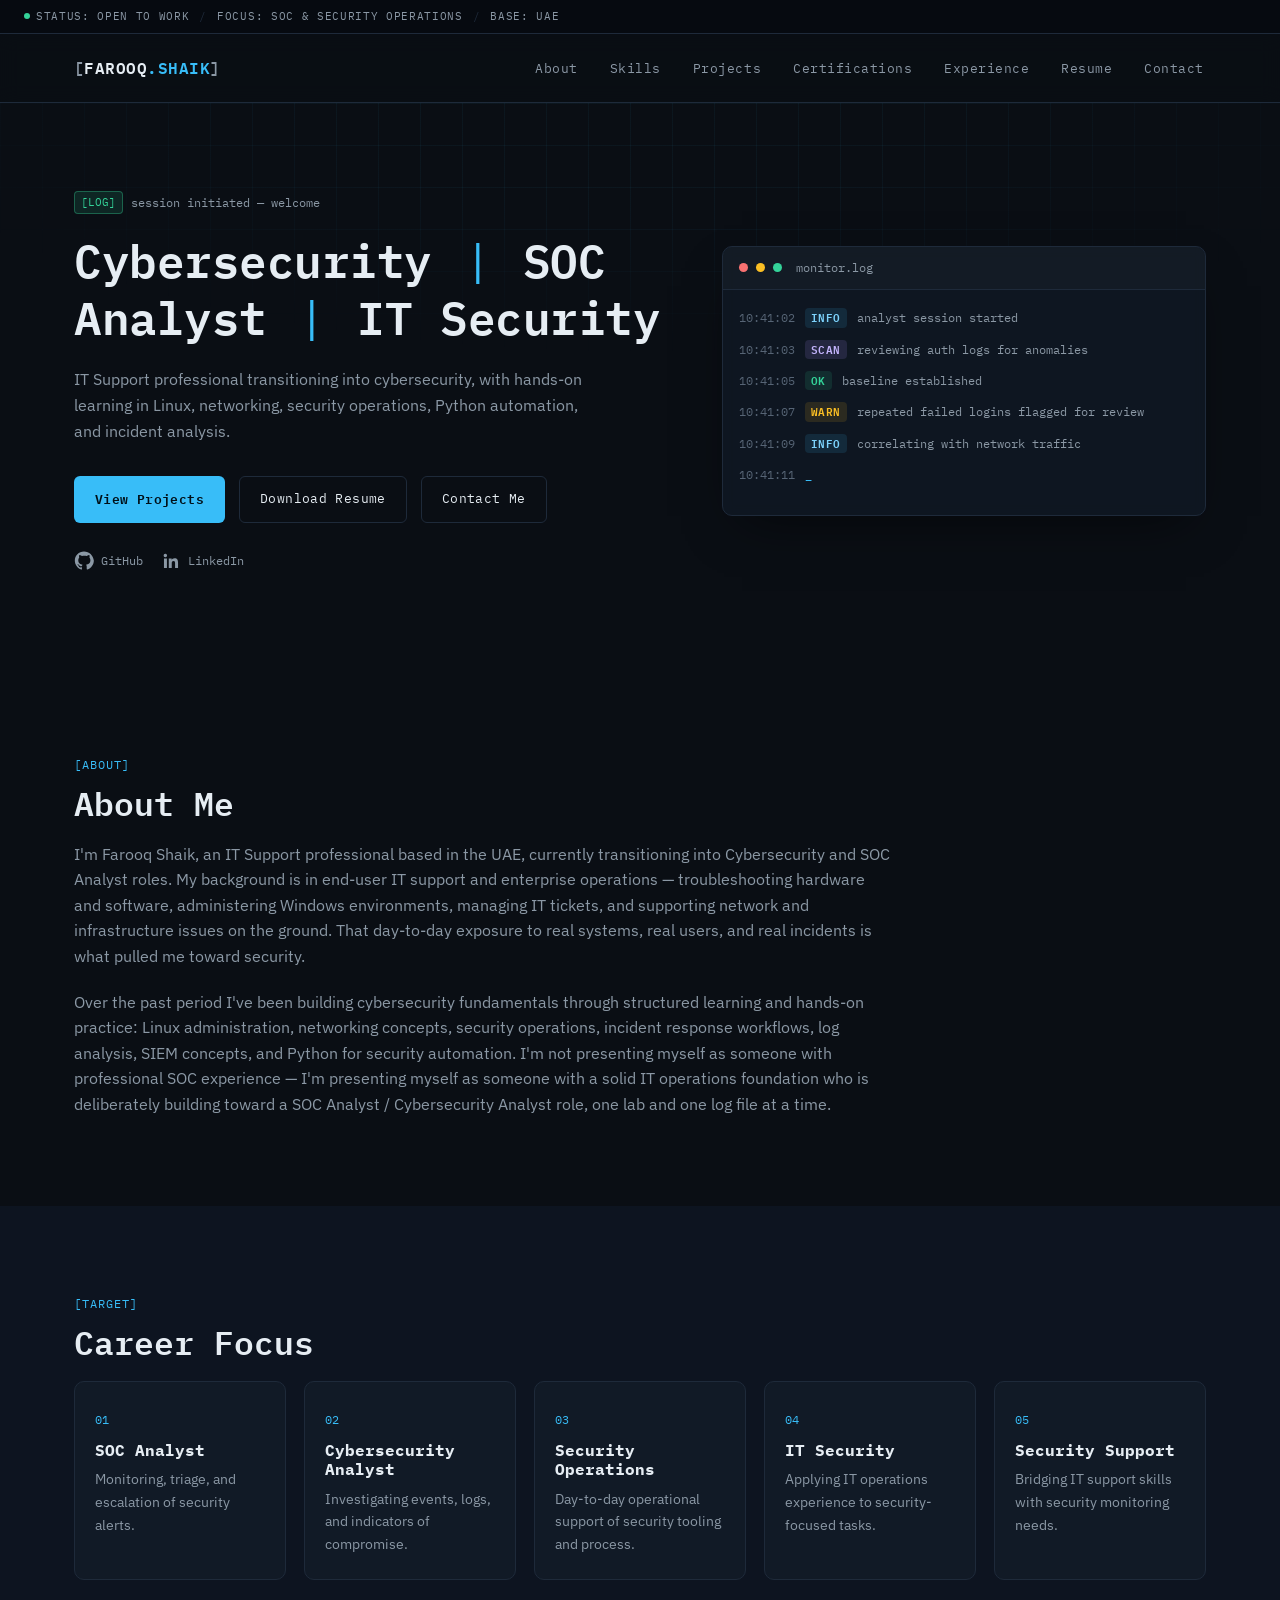
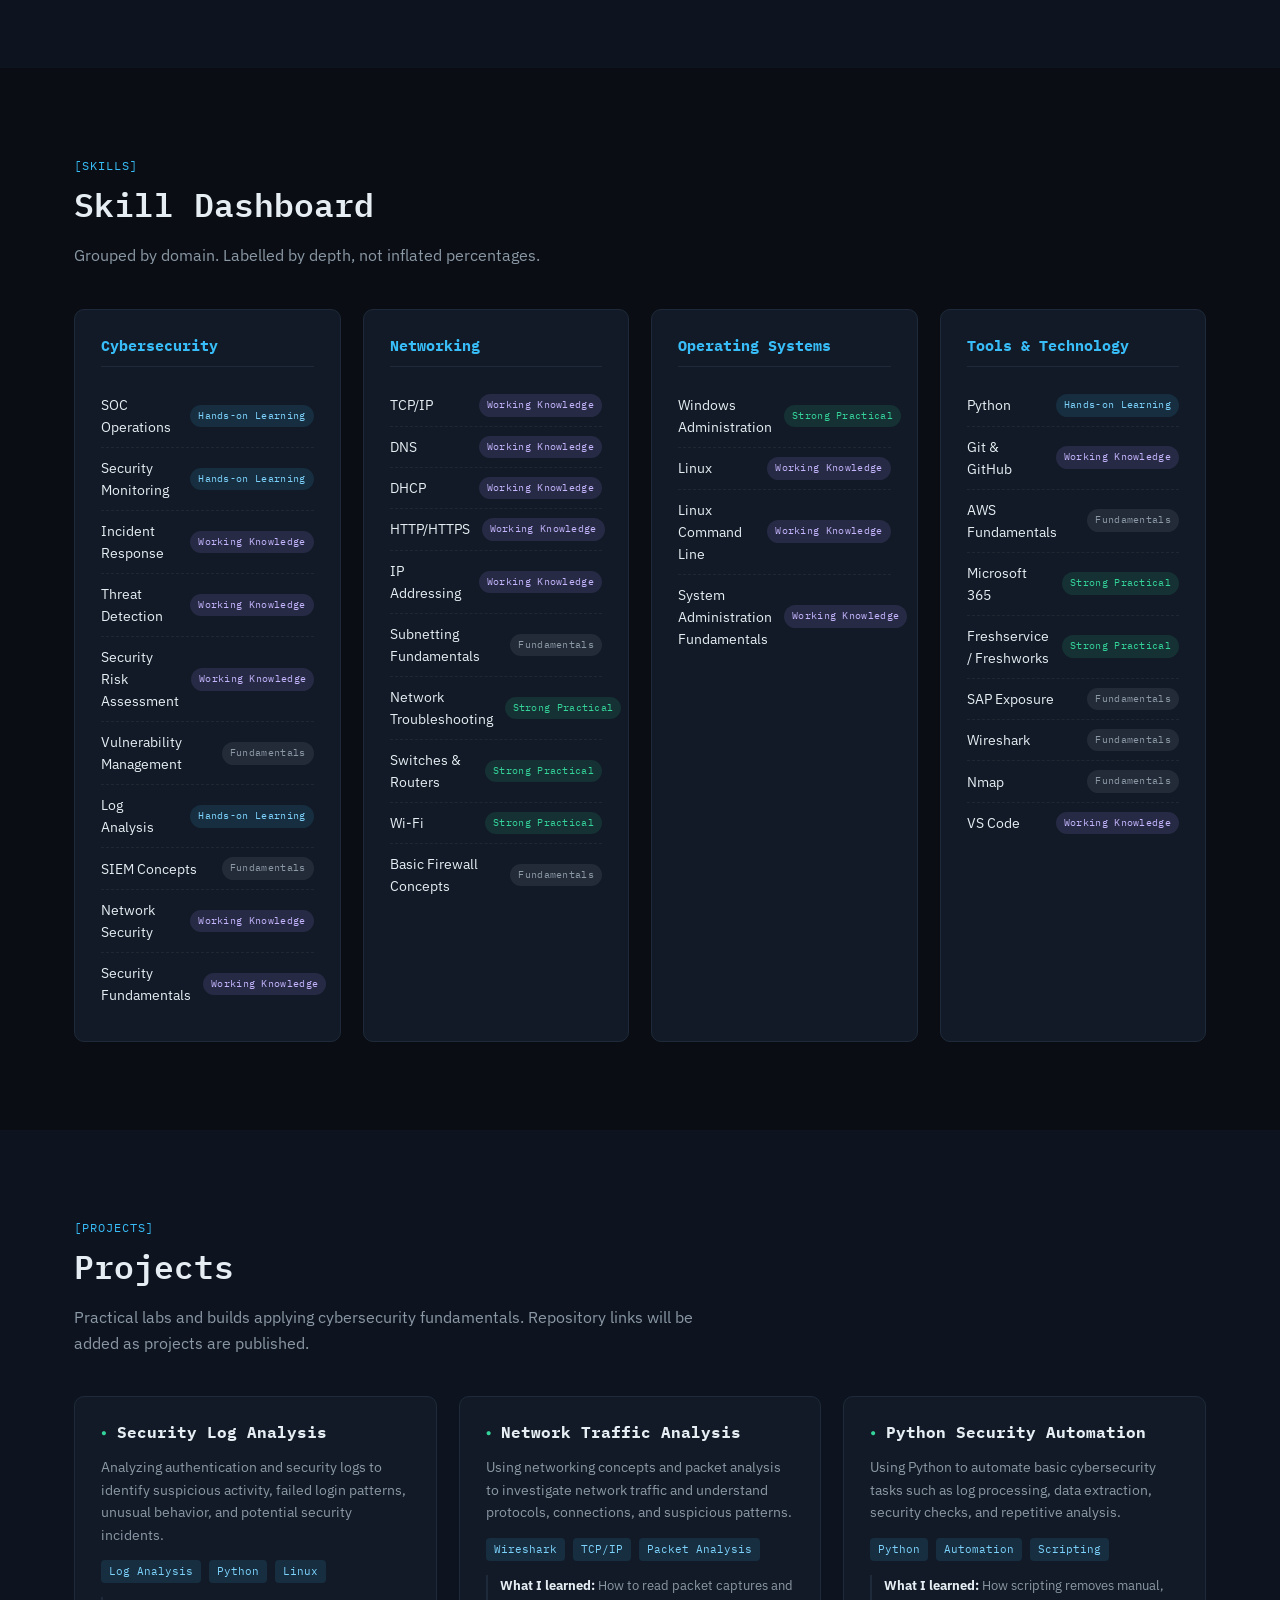
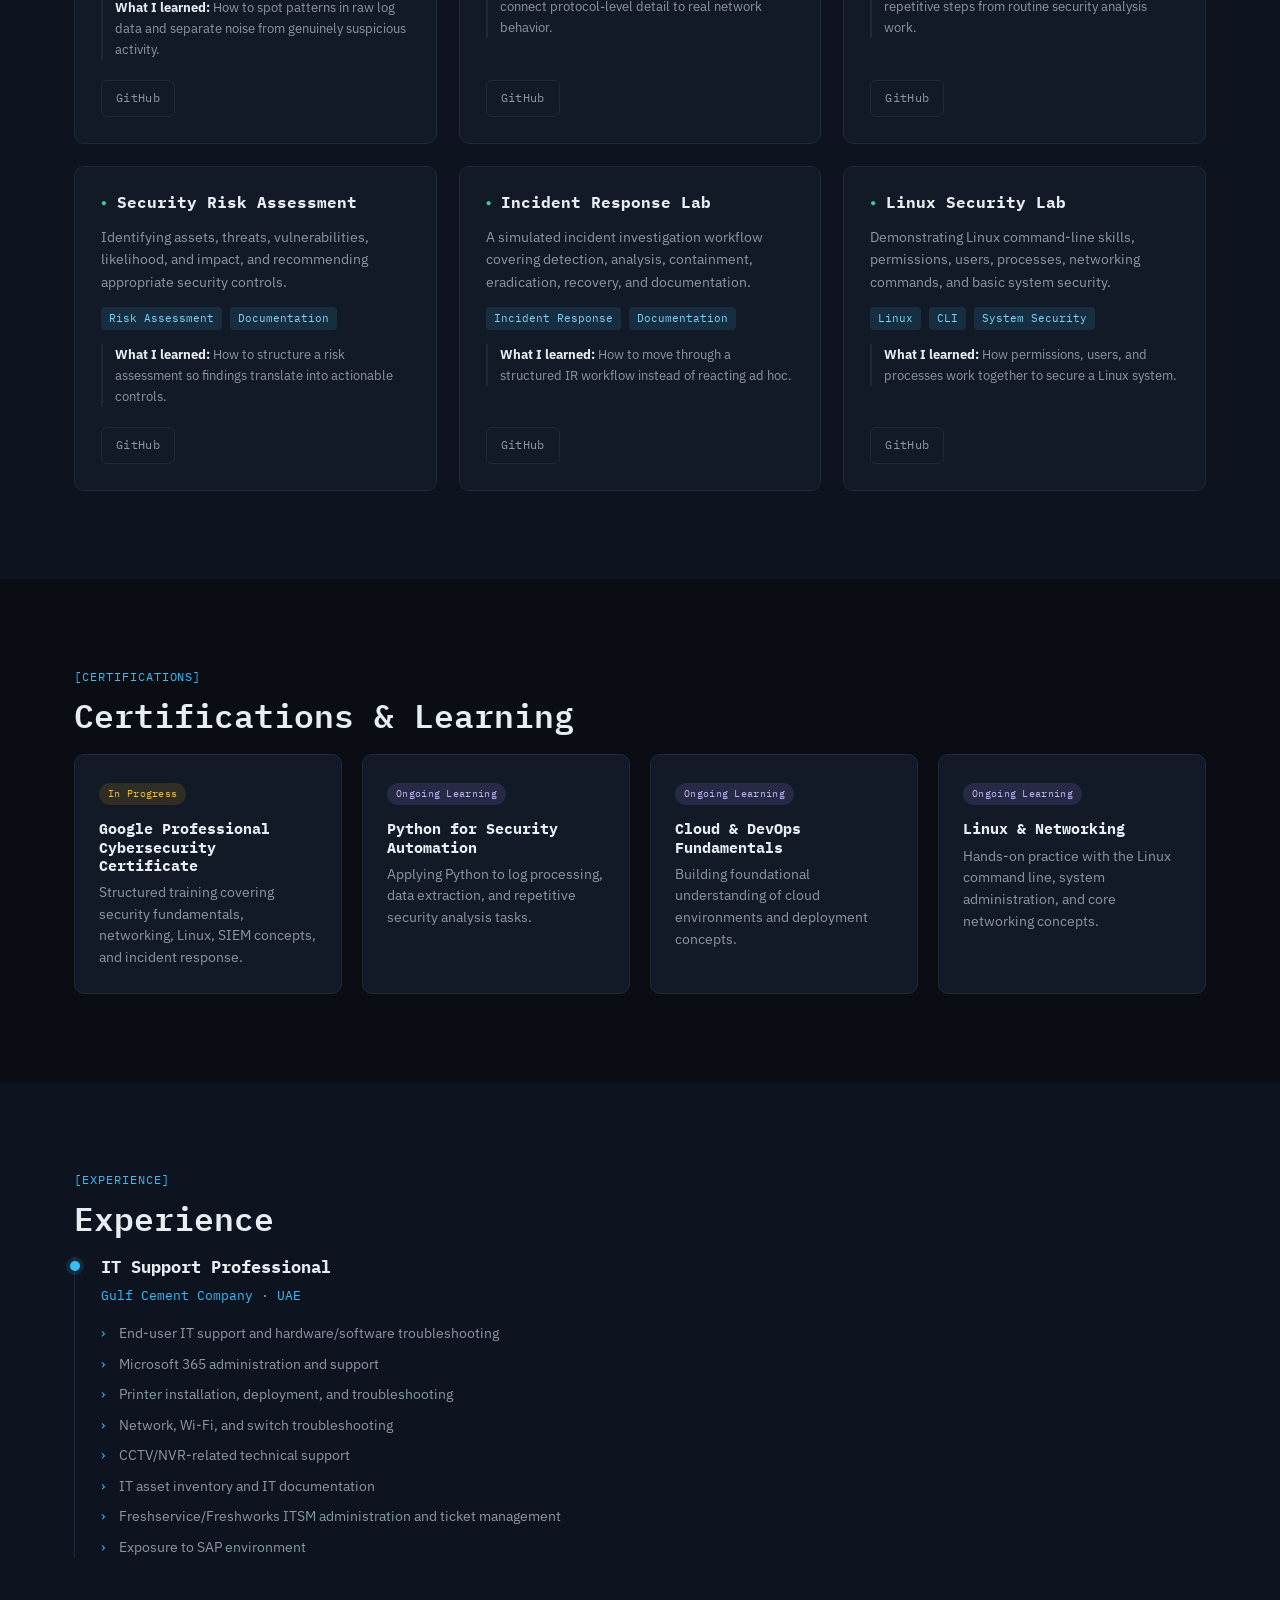
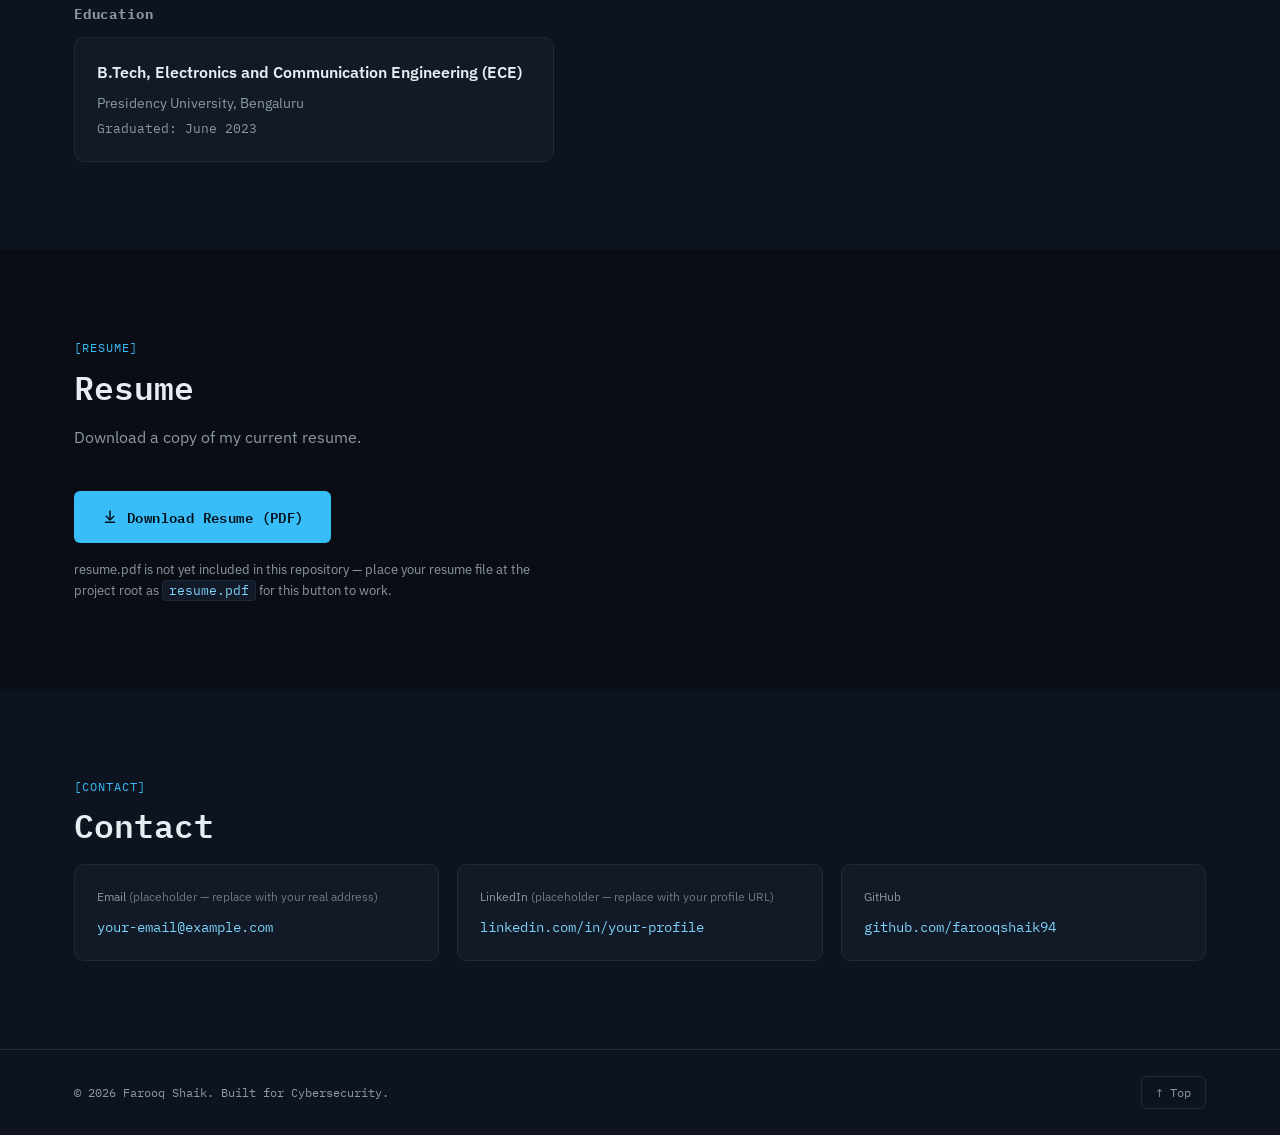
==== index.html @ 66e3a11f "Add files via upload" ====
<!DOCTYPE html>
<html lang="en">
<head>
  <meta charset="UTF-8">
  <meta name="viewport" content="width=device-width, initial-scale=1.0">
  <title>Farooq Shaik | Cybersecurity &amp; SOC Analyst Portfolio</title>
  <meta name="description" content="Farooq Shaik's cybersecurity portfolio featuring security projects, Linux, networking, Python security automation, SOC operations, incident response, and IT security.">
  <meta name="keywords" content="SOC Analyst, Cybersecurity Analyst, Security Operations, IT Security, Incident Response, Threat Detection, Log Analysis, SIEM, Network Security, Farooq Shaik">
  <meta name="author" content="Farooq Shaik">

  <!-- Open Graph -->
  <meta property="og:title" content="Farooq Shaik | Cybersecurity & SOC Analyst Portfolio">
  <meta property="og:description" content="IT Support professional transitioning into Cybersecurity and SOC Analyst roles. Hands-on learning in Linux, networking, security operations, Python automation, and incident analysis.">
  <meta property="og:type" content="website">
  <meta property="og:image" content="./assets/og-cover.svg">

  <link rel="icon" type="image/svg+xml" href="./assets/favicon.svg">
  <link rel="preconnect" href="https://fonts.googleapis.com">
  <link rel="preconnect" href="https://fonts.gstatic.com" crossorigin>
  <link href="https://fonts.googleapis.com/css2?family=IBM+Plex+Mono:wght@400;500;600;700&family=IBM+Plex+Sans:wght@400;500;600;700&display=swap" rel="stylesheet">
  <link rel="stylesheet" href="./style.css">
</head>
<body>

  <!-- Skip link -->
  <a class="skip-link" href="#main">Skip to main content</a>

  <!-- ===== STATUS BAR ===== -->
  <div class="statusbar" role="status" aria-label="Site status">
    <div class="statusbar-inner">
      <span class="status-item"><span class="dot dot--live" aria-hidden="true"></span>STATUS: OPEN TO WORK</span>
      <span class="status-item status-item--sep" aria-hidden="true">/</span>
      <span class="status-item">FOCUS: SOC &amp; SECURITY OPERATIONS</span>
      <span class="status-item status-item--sep" aria-hidden="true">/</span>
      <span class="status-item">BASE: UAE</span>
    </div>
  </div>

  <!-- ===== NAV ===== -->
  <header class="nav-wrap">
    <nav class="nav" aria-label="Primary">
      <a href="#top" class="logo">
        <span class="logo-bracket">[</span>FAROOQ<span class="logo-accent">.SHAIK</span><span class="logo-bracket">]</span>
      </a>

      <button class="nav-toggle" id="navToggle" aria-expanded="false" aria-controls="navMenu" aria-label="Toggle navigation menu">
        <span class="nav-toggle-bar"></span>
        <span class="nav-toggle-bar"></span>
        <span class="nav-toggle-bar"></span>
      </button>

      <ul class="nav-menu" id="navMenu">
        <li><a href="#about" class="nav-link">About</a></li>
        <li><a href="#skills" class="nav-link">Skills</a></li>
        <li><a href="#projects" class="nav-link">Projects</a></li>
        <li><a href="#certifications" class="nav-link">Certifications</a></li>
        <li><a href="#experience" class="nav-link">Experience</a></li>
        <li><a href="#resume" class="nav-link">Resume</a></li>
        <li><a href="#contact" class="nav-link">Contact</a></li>
      </ul>
    </nav>
  </header>

  <main id="main">

    <!-- ===== HERO ===== -->
    <section class="hero" id="top">
      <div class="hero-grid" aria-hidden="true"></div>
      <div class="container hero-inner">
        <div class="hero-content">
          <p class="eyebrow"><span class="eyebrow-tag">[LOG]</span> session initiated &mdash; welcome</p>
          <h1 class="hero-title">
            Cybersecurity <span class="hero-divider">|</span> SOC Analyst <span class="hero-divider">|</span> IT Security
          </h1>
          <p class="hero-subtitle">
            IT Support professional transitioning into cybersecurity, with hands-on learning in Linux, networking,
            security operations, Python automation, and incident analysis.
          </p>
          <div class="hero-actions">
            <a href="#projects" class="btn btn--primary">View Projects</a>
            <a href="./resume.pdf" class="btn btn--ghost" download>Download Resume</a>
            <a href="#contact" class="btn btn--ghost">Contact Me</a>
          </div>
          <div class="hero-social">
            <a href="https://github.com/farooqshaik94" class="social-link" target="_blank" rel="noopener noreferrer" aria-label="GitHub profile">
              <svg viewBox="0 0 24 24" width="20" height="20" aria-hidden="true"><path fill="currentColor" d="M12 .5C5.73.5.98 5.24.98 11.52c0 5.02 3.26 9.28 7.78 10.78.57.1.78-.25.78-.55v-2.15c-3.17.69-3.83-1.36-3.83-1.36-.52-1.3-1.27-1.65-1.27-1.65-1.04-.71.08-.7.08-.7 1.15.08 1.75 1.18 1.75 1.18 1.02 1.75 2.68 1.24 3.33.95.1-.74.4-1.24.72-1.53-2.53-.29-5.19-1.26-5.19-5.62 0-1.24.44-2.26 1.17-3.05-.12-.29-.51-1.45.11-3.02 0 0 .96-.31 3.14 1.16.91-.25 1.89-.38 2.86-.38.97 0 1.95.13 2.86.38 2.18-1.47 3.14-1.16 3.14-1.16.62 1.57.23 2.73.11 3.02.73.79 1.17 1.81 1.17 3.05 0 4.37-2.67 5.33-5.21 5.61.41.35.77 1.04.77 2.1v3.11c0 .3.21.66.79.55 4.51-1.51 7.77-5.76 7.77-10.78C23.02 5.24 18.27.5 12 .5Z"/></svg>
              <span>GitHub</span>
            </a>
            <a href="https://www.linkedin.com/" class="social-link" target="_blank" rel="noopener noreferrer" aria-label="LinkedIn profile (placeholder link)">
              <svg viewBox="0 0 24 24" width="20" height="20" aria-hidden="true"><path fill="currentColor" d="M20.45 20.45h-3.56v-5.57c0-1.33-.02-3.03-1.85-3.03-1.85 0-2.14 1.45-2.14 2.94v5.66H9.34V9h3.42v1.56h.05c.48-.9 1.64-1.85 3.38-1.85 3.6 0 4.27 2.37 4.27 5.46v6.28ZM5.34 7.43a2.07 2.07 0 1 1 0-4.13 2.07 2.07 0 0 1 0 4.13ZM7.12 20.45H3.56V9h3.56v11.45Z"/></svg>
              <span>LinkedIn</span>
            </a>
          </div>
        </div>

        <div class="hero-panel" aria-hidden="true">
          <div class="panel-head">
            <span class="panel-dot panel-dot--r"></span>
            <span class="panel-dot panel-dot--y"></span>
            <span class="panel-dot panel-dot--g"></span>
            <span class="panel-title">monitor.log</span>
          </div>
          <div class="panel-body">
            <p class="panel-line"><span class="panel-time">10:41:02</span> <span class="tag tag--info">INFO</span> analyst session started</p>
            <p class="panel-line"><span class="panel-time">10:41:03</span> <span class="tag tag--scan">SCAN</span> reviewing auth logs for anomalies</p>
            <p class="panel-line"><span class="panel-time">10:41:05</span> <span class="tag tag--ok">OK</span> baseline established</p>
            <p class="panel-line"><span class="panel-time">10:41:07</span> <span class="tag tag--warn">WARN</span> repeated failed logins flagged for review</p>
            <p class="panel-line"><span class="panel-time">10:41:09</span> <span class="tag tag--info">INFO</span> correlating with network traffic</p>
            <p class="panel-line panel-line--cursor"><span class="panel-time">10:41:11</span> <span class="cursor">_</span></p>
          </div>
        </div>
      </div>
    </section>

    <!-- ===== ABOUT ===== -->
    <section class="section" id="about">
      <div class="container">
        <p class="section-eyebrow">[ABOUT]</p>
        <h2 class="section-title">About Me</h2>
        <div class="about-grid">
          <p class="about-text">
            I'm Farooq Shaik, an IT Support professional based in the UAE, currently transitioning into
            Cybersecurity and SOC Analyst roles. My background is in end-user IT support and enterprise
            operations &mdash; troubleshooting hardware and software, administering Windows environments, managing
            IT tickets, and supporting network and infrastructure issues on the ground. That day-to-day exposure
            to real systems, real users, and real incidents is what pulled me toward security.
          </p>
          <p class="about-text">
            Over the past period I've been building cybersecurity fundamentals through structured learning and
            hands-on practice: Linux administration, networking concepts, security operations, incident response
            workflows, log analysis, SIEM concepts, and Python for security automation. I'm not presenting myself
            as someone with professional SOC experience &mdash; I'm presenting myself as someone with a solid IT
            operations foundation who is deliberately building toward a SOC Analyst / Cybersecurity Analyst role,
            one lab and one log file at a time.
          </p>
        </div>
      </div>
    </section>

    <!-- ===== CAREER FOCUS ===== -->
    <section class="section section--alt" id="focus">
      <div class="container">
        <p class="section-eyebrow">[TARGET]</p>
        <h2 class="section-title">Career Focus</h2>
        <div class="focus-grid">
          <div class="focus-card">
            <span class="focus-tag">01</span>
            <h3>SOC Analyst</h3>
            <p>Monitoring, triage, and escalation of security alerts.</p>
          </div>
          <div class="focus-card">
            <span class="focus-tag">02</span>
            <h3>Cybersecurity Analyst</h3>
            <p>Investigating events, logs, and indicators of compromise.</p>
          </div>
          <div class="focus-card">
            <span class="focus-tag">03</span>
            <h3>Security Operations</h3>
            <p>Day-to-day operational support of security tooling and process.</p>
          </div>
          <div class="focus-card">
            <span class="focus-tag">04</span>
            <h3>IT Security</h3>
            <p>Applying IT operations experience to security-focused tasks.</p>
          </div>
          <div class="focus-card">
            <span class="focus-tag">05</span>
            <h3>Security Support</h3>
            <p>Bridging IT support skills with security monitoring needs.</p>
          </div>
        </div>
      </div>
    </section>

    <!-- ===== SKILLS ===== -->
    <section class="section" id="skills">
      <div class="container">
        <p class="section-eyebrow">[SKILLS]</p>
        <h2 class="section-title">Skill Dashboard</h2>
        <p class="section-lead">Grouped by domain. Labelled by depth, not inflated percentages.</p>

        <div class="skills-grid">

          <div class="skill-card">
            <h3 class="skill-card-title">Cybersecurity</h3>
            <ul class="skill-list">
              <li><span>SOC Operations</span><span class="level level--hands-on">Hands-on Learning</span></li>
              <li><span>Security Monitoring</span><span class="level level--hands-on">Hands-on Learning</span></li>
              <li><span>Incident Response</span><span class="level level--working">Working Knowledge</span></li>
              <li><span>Threat Detection</span><span class="level level--working">Working Knowledge</span></li>
              <li><span>Security Risk Assessment</span><span class="level level--working">Working Knowledge</span></li>
              <li><span>Vulnerability Management</span><span class="level level--fundamentals">Fundamentals</span></li>
              <li><span>Log Analysis</span><span class="level level--hands-on">Hands-on Learning</span></li>
              <li><span>SIEM Concepts</span><span class="level level--fundamentals">Fundamentals</span></li>
              <li><span>Network Security</span><span class="level level--working">Working Knowledge</span></li>
              <li><span>Security Fundamentals</span><span class="level level--working">Working Knowledge</span></li>
            </ul>
          </div>

          <div class="skill-card">
            <h3 class="skill-card-title">Networking</h3>
            <ul class="skill-list">
              <li><span>TCP/IP</span><span class="level level--working">Working Knowledge</span></li>
              <li><span>DNS</span><span class="level level--working">Working Knowledge</span></li>
              <li><span>DHCP</span><span class="level level--working">Working Knowledge</span></li>
              <li><span>HTTP/HTTPS</span><span class="level level--working">Working Knowledge</span></li>
              <li><span>IP Addressing</span><span class="level level--working">Working Knowledge</span></li>
              <li><span>Subnetting Fundamentals</span><span class="level level--fundamentals">Fundamentals</span></li>
              <li><span>Network Troubleshooting</span><span class="level level--strong">Strong Practical</span></li>
              <li><span>Switches &amp; Routers</span><span class="level level--strong">Strong Practical</span></li>
              <li><span>Wi-Fi</span><span class="level level--strong">Strong Practical</span></li>
              <li><span>Basic Firewall Concepts</span><span class="level level--fundamentals">Fundamentals</span></li>
            </ul>
          </div>

          <div class="skill-card">
            <h3 class="skill-card-title">Operating Systems</h3>
            <ul class="skill-list">
              <li><span>Windows Administration</span><span class="level level--strong">Strong Practical</span></li>
              <li><span>Linux</span><span class="level level--working">Working Knowledge</span></li>
              <li><span>Linux Command Line</span><span class="level level--working">Working Knowledge</span></li>
              <li><span>System Administration Fundamentals</span><span class="level level--working">Working Knowledge</span></li>
            </ul>
          </div>

          <div class="skill-card">
            <h3 class="skill-card-title">Tools &amp; Technology</h3>
            <ul class="skill-list">
              <li><span>Python</span><span class="level level--hands-on">Hands-on Learning</span></li>
              <li><span>Git &amp; GitHub</span><span class="level level--working">Working Knowledge</span></li>
              <li><span>AWS Fundamentals</span><span class="level level--fundamentals">Fundamentals</span></li>
              <li><span>Microsoft 365</span><span class="level level--strong">Strong Practical</span></li>
              <li><span>Freshservice / Freshworks</span><span class="level level--strong">Strong Practical</span></li>
              <li><span>SAP Exposure</span><span class="level level--fundamentals">Fundamentals</span></li>
              <li><span>Wireshark</span><span class="level level--fundamentals">Fundamentals</span></li>
              <li><span>Nmap</span><span class="level level--fundamentals">Fundamentals</span></li>
              <li><span>VS Code</span><span class="level level--working">Working Knowledge</span></li>
            </ul>
          </div>

        </div>
      </div>
    </section>

    <!-- ===== PROJECTS ===== -->
    <section class="section section--alt" id="projects">
      <div class="container">
        <p class="section-eyebrow">[PROJECTS]</p>
        <h2 class="section-title">Projects</h2>
        <p class="section-lead">Practical labs and builds applying cybersecurity fundamentals. Repository links will be added as projects are published.</p>

        <div class="projects-grid">

          <article class="project-card">
            <div class="project-head">
              <span class="project-icon" aria-hidden="true">&#9679;</span>
              <h3>Security Log Analysis</h3>
            </div>
            <p class="project-desc">Analyzing authentication and security logs to identify suspicious activity, failed login patterns, unusual behavior, and potential security incidents.</p>
            <ul class="project-tags">
              <li>Log Analysis</li><li>Python</li><li>Linux</li>
            </ul>
            <p class="project-learned"><strong>What I learned:</strong> How to spot patterns in raw log data and separate noise from genuinely suspicious activity.</p>
            <div class="project-actions">
              <a href="#" class="btn btn--small">GitHub</a>
            </div>
          </article>

          <article class="project-card">
            <div class="project-head">
              <span class="project-icon" aria-hidden="true">&#9679;</span>
              <h3>Network Traffic Analysis</h3>
            </div>
            <p class="project-desc">Using networking concepts and packet analysis to investigate network traffic and understand protocols, connections, and suspicious patterns.</p>
            <ul class="project-tags">
              <li>Wireshark</li><li>TCP/IP</li><li>Packet Analysis</li>
            </ul>
            <p class="project-learned"><strong>What I learned:</strong> How to read packet captures and connect protocol-level detail to real network behavior.</p>
            <div class="project-actions">
              <a href="#" class="btn btn--small">GitHub</a>
            </div>
          </article>

          <article class="project-card">
            <div class="project-head">
              <span class="project-icon" aria-hidden="true">&#9679;</span>
              <h3>Python Security Automation</h3>
            </div>
            <p class="project-desc">Using Python to automate basic cybersecurity tasks such as log processing, data extraction, security checks, and repetitive analysis.</p>
            <ul class="project-tags">
              <li>Python</li><li>Automation</li><li>Scripting</li>
            </ul>
            <p class="project-learned"><strong>What I learned:</strong> How scripting removes manual, repetitive steps from routine security analysis work.</p>
            <div class="project-actions">
              <a href="#" class="btn btn--small">GitHub</a>
            </div>
          </article>

          <article class="project-card">
            <div class="project-head">
              <span class="project-icon" aria-hidden="true">&#9679;</span>
              <h3>Security Risk Assessment</h3>
            </div>
            <p class="project-desc">Identifying assets, threats, vulnerabilities, likelihood, and impact, and recommending appropriate security controls.</p>
            <ul class="project-tags">
              <li>Risk Assessment</li><li>Documentation</li>
            </ul>
            <p class="project-learned"><strong>What I learned:</strong> How to structure a risk assessment so findings translate into actionable controls.</p>
            <div class="project-actions">
              <a href="#" class="btn btn--small">GitHub</a>
            </div>
          </article>

          <article class="project-card">
            <div class="project-head">
              <span class="project-icon" aria-hidden="true">&#9679;</span>
              <h3>Incident Response Lab</h3>
            </div>
            <p class="project-desc">A simulated incident investigation workflow covering detection, analysis, containment, eradication, recovery, and documentation.</p>
            <ul class="project-tags">
              <li>Incident Response</li><li>Documentation</li>
            </ul>
            <p class="project-learned"><strong>What I learned:</strong> How to move through a structured IR workflow instead of reacting ad hoc.</p>
            <div class="project-actions">
              <a href="#" class="btn btn--small">GitHub</a>
            </div>
          </article>

          <article class="project-card">
            <div class="project-head">
              <span class="project-icon" aria-hidden="true">&#9679;</span>
              <h3>Linux Security Lab</h3>
            </div>
            <p class="project-desc">Demonstrating Linux command-line skills, permissions, users, processes, networking commands, and basic system security.</p>
            <ul class="project-tags">
              <li>Linux</li><li>CLI</li><li>System Security</li>
            </ul>
            <p class="project-learned"><strong>What I learned:</strong> How permissions, users, and processes work together to secure a Linux system.</p>
            <div class="project-actions">
              <a href="#" class="btn btn--small">GitHub</a>
            </div>
          </article>

        </div>
      </div>
    </section>

    <!-- ===== CERTIFICATIONS ===== -->
    <section class="section" id="certifications">
      <div class="container">
        <p class="section-eyebrow">[CERTIFICATIONS]</p>
        <h2 class="section-title">Certifications &amp; Learning</h2>
        <div class="cert-grid">
          <div class="cert-card">
            <span class="cert-status cert-status--progress">In Progress</span>
            <h3>Google Professional Cybersecurity Certificate</h3>
            <p>Structured training covering security fundamentals, networking, Linux, SIEM concepts, and incident response.</p>
          </div>
          <div class="cert-card">
            <span class="cert-status cert-status--learning">Ongoing Learning</span>
            <h3>Python for Security Automation</h3>
            <p>Applying Python to log processing, data extraction, and repetitive security analysis tasks.</p>
          </div>
          <div class="cert-card">
            <span class="cert-status cert-status--learning">Ongoing Learning</span>
            <h3>Cloud &amp; DevOps Fundamentals</h3>
            <p>Building foundational understanding of cloud environments and deployment concepts.</p>
          </div>
          <div class="cert-card">
            <span class="cert-status cert-status--learning">Ongoing Learning</span>
            <h3>Linux &amp; Networking</h3>
            <p>Hands-on practice with the Linux command line, system administration, and core networking concepts.</p>
          </div>
        </div>
      </div>
    </section>

    <!-- ===== EXPERIENCE ===== -->
    <section class="section section--alt" id="experience">
      <div class="container">
        <p class="section-eyebrow">[EXPERIENCE]</p>
        <h2 class="section-title">Experience</h2>

        <div class="timeline">
          <div class="timeline-item">
            <div class="timeline-marker" aria-hidden="true"></div>
            <div class="timeline-content">
              <h3>IT Support Professional</h3>
              <p class="timeline-org">Gulf Cement Company &middot; UAE</p>
              <ul class="timeline-list">
                <li>End-user IT support and hardware/software troubleshooting</li>
                <li>Microsoft 365 administration and support</li>
                <li>Printer installation, deployment, and troubleshooting</li>
                <li>Network, Wi-Fi, and switch troubleshooting</li>
                <li>CCTV/NVR-related technical support</li>
                <li>IT asset inventory and IT documentation</li>
                <li>Freshservice/Freshworks ITSM administration and ticket management</li>
                <li>Exposure to SAP environment</li>
              </ul>
            </div>
          </div>
        </div>

        <div class="education-block">
          <h3 class="education-title">Education</h3>
          <div class="education-card">
            <p class="education-degree">B.Tech, Electronics and Communication Engineering (ECE)</p>
            <p class="education-school">Presidency University, Bengaluru</p>
            <p class="education-year">Graduated: June 2023</p>
          </div>
        </div>
      </div>
    </section>

    <!-- ===== RESUME ===== -->
    <section class="section resume-section" id="resume">
      <div class="container resume-inner">
        <p class="section-eyebrow">[RESUME]</p>
        <h2 class="section-title">Resume</h2>
        <p class="section-lead">Download a copy of my current resume.</p>
        <a href="./resume.pdf" class="btn btn--primary btn--large" download>
          <svg viewBox="0 0 24 24" width="18" height="18" aria-hidden="true"><path fill="currentColor" d="M12 3a1 1 0 0 1 1 1v9.59l3.3-3.3a1 1 0 1 1 1.4 1.42l-5 5a1 1 0 0 1-1.4 0l-5-5a1 1 0 1 1 1.4-1.42l3.3 3.3V4a1 1 0 0 1 1-1ZM5 19a1 1 0 0 1 1-1h12a1 1 0 1 1 0 2H6a1 1 0 0 1-1-1Z"/></svg>
          Download Resume (PDF)
        </a>
        <p class="resume-note">resume.pdf is not yet included in this repository &mdash; place your resume file at the project root as <code>resume.pdf</code> for this button to work.</p>
      </div>
    </section>

    <!-- ===== CONTACT ===== -->
    <section class="section section--alt" id="contact">
      <div class="container">
        <p class="section-eyebrow">[CONTACT]</p>
        <h2 class="section-title">Contact</h2>
        <div class="contact-grid">
          <a class="contact-card" href="mailto:your-email@example.com">
            <span class="contact-label">Email <em>(placeholder &mdash; replace with your real address)</em></span>
            <span class="contact-value">your-email@example.com</span>
          </a>
          <a class="contact-card" href="https://www.linkedin.com/" target="_blank" rel="noopener noreferrer">
            <span class="contact-label">LinkedIn <em>(placeholder &mdash; replace with your profile URL)</em></span>
            <span class="contact-value">linkedin.com/in/your-profile</span>
          </a>
          <a class="contact-card" href="https://github.com/farooqshaik94" target="_blank" rel="noopener noreferrer">
            <span class="contact-label">GitHub</span>
            <span class="contact-value">github.com/farooqshaik94</span>
          </a>
        </div>
      </div>
    </section>

  </main>

  <footer class="footer">
    <div class="container footer-inner">
      <p>&copy; 2026 Farooq Shaik. Built for Cybersecurity.</p>
      <button class="to-top" id="toTop" aria-label="Back to top">&uarr; Top</button>
    </div>
  </footer>

  <script src="./script.js"></script>
</body>
</html>
---- style.css ----
/* =========================================================
   Farooq Shaik — Cybersecurity Portfolio
   Design tokens
   ========================================================= */
:root {
  /* Color */
  --bg: #0a0e14;
  --bg-alt: #0d1420;
  --panel: #111a26;
  --panel-border: #1e2a3a;
  --text: #e6edf3;
  --text-muted: #8b98a5;
  --accent: #38bdf8;
  --accent-soft: rgba(56, 189, 248, 0.12);
  --accent-strong: #7dd3fc;
  --ok: #34d399;
  --ok-soft: rgba(52, 211, 153, 0.12);
  --warn: #fbbf24;
  --warn-soft: rgba(251, 191, 36, 0.12);
  --danger: #f87171;

  /* Type */
  --font-display: 'IBM Plex Mono', 'Courier New', monospace;
  --font-body: 'IBM Plex Sans', -apple-system, BlinkMacSystemFont, sans-serif;

  /* Layout */
  --max-width: 1180px;
  --radius: 10px;
  --radius-sm: 6px;
  --nav-h: 68px;
  --status-h: 34px;
}

/* =========================================================
   Reset
   ========================================================= */
*, *::before, *::after { box-sizing: border-box; }
html { scroll-behavior: smooth; }
@media (prefers-reduced-motion: reduce) {
  html { scroll-behavior: auto; }
  *, *::before, *::after { animation-duration: 0.01ms !important; animation-iteration-count: 1 !important; transition-duration: 0.01ms !important; }
}

body {
  margin: 0;
  background: var(--bg);
  color: var(--text);
  font-family: var(--font-body);
  line-height: 1.6;
  -webkit-font-smoothing: antialiased;
}

img { max-width: 100%; display: block; }
a { color: inherit; text-decoration: none; }
ul { list-style: none; margin: 0; padding: 0; }
h1, h2, h3 { font-family: var(--font-display); margin: 0; line-height: 1.2; }
p { margin: 0; }

.container {
  max-width: var(--max-width);
  margin: 0 auto;
  padding: 0 24px;
}

/* Focus states */
a:focus-visible,
button:focus-visible,
.nav-toggle:focus-visible {
  outline: 2px solid var(--accent);
  outline-offset: 3px;
  border-radius: 4px;
}

.skip-link {
  position: absolute;
  left: -999px;
  top: 0;
  background: var(--accent);
  color: #001018;
  padding: 10px 16px;
  z-index: 1000;
  font-family: var(--font-display);
  font-size: 0.85rem;
}
.skip-link:focus {
  left: 12px;
  top: 12px;
}

/* =========================================================
   Status bar
   ========================================================= */
.statusbar {
  height: var(--status-h);
  background: #060a10;
  border-bottom: 1px solid var(--panel-border);
  display: flex;
  align-items: center;
  overflow: hidden;
  position: sticky;
  top: 0;
  z-index: 101;
}
.statusbar-inner {
  width: 100%;
  padding: 0 24px;
  font-family: var(--font-display);
  font-size: 0.7rem;
  letter-spacing: 0.06em;
  color: var(--text-muted);
  display: flex;
  align-items: center;
  gap: 10px;
  white-space: nowrap;
  overflow-x: auto;
}
.statusbar-inner::-webkit-scrollbar { display: none; }
.status-item { display: inline-flex; align-items: center; gap: 6px; }
.status-item--sep { color: var(--panel-border); }
.dot {
  width: 6px;
  height: 6px;
  border-radius: 50%;
  display: inline-block;
}
.dot--live {
  background: var(--ok);
  box-shadow: 0 0 0 0 rgba(52, 211, 153, 0.6);
  animation: pulse 2.2s infinite;
}
@keyframes pulse {
  0% { box-shadow: 0 0 0 0 rgba(52, 211, 153, 0.5); }
  70% { box-shadow: 0 0 0 6px rgba(52, 211, 153, 0); }
  100% { box-shadow: 0 0 0 0 rgba(52, 211, 153, 0); }
}

/* =========================================================
   Nav
   ========================================================= */
.nav-wrap {
  position: sticky;
  top: var(--status-h);
  z-index: 100;
  background: rgba(10, 14, 20, 0.86);
  backdrop-filter: blur(10px);
  -webkit-backdrop-filter: blur(10px);
  border-bottom: 1px solid var(--panel-border);
}
.nav {
  max-width: var(--max-width);
  margin: 0 auto;
  padding: 0 24px;
  height: var(--nav-h);
  display: flex;
  align-items: center;
  justify-content: space-between;
}
.logo {
  font-family: var(--font-display);
  font-weight: 600;
  font-size: 1rem;
  letter-spacing: 0.03em;
  color: var(--text);
}
.logo-accent { color: var(--accent); }
.logo-bracket { color: var(--text-muted); }

.nav-menu {
  display: flex;
  gap: 28px;
}
.nav-link {
  font-family: var(--font-display);
  font-size: 0.8rem;
  letter-spacing: 0.04em;
  color: var(--text-muted);
  position: relative;
  padding: 6px 2px;
  transition: color 0.2s ease;
}
.nav-link:hover,
.nav-link:focus-visible { color: var(--accent); }
.nav-link::after {
  content: "";
  position: absolute;
  left: 0; right: 0; bottom: 0;
  height: 1px;
  background: var(--accent);
  transform: scaleX(0);
  transform-origin: left;
  transition: transform 0.2s ease;
}
.nav-link:hover::after,
.nav-link:focus-visible::after { transform: scaleX(1); }

.nav-toggle {
  display: none;
  flex-direction: column;
  justify-content: center;
  gap: 5px;
  width: 38px;
  height: 38px;
  background: transparent;
  border: 1px solid var(--panel-border);
  border-radius: var(--radius-sm);
  cursor: pointer;
}
.nav-toggle-bar {
  width: 18px;
  height: 2px;
  background: var(--text);
  margin: 0 auto;
  transition: transform 0.25s ease, opacity 0.25s ease;
}
.nav-toggle[aria-expanded="true"] .nav-toggle-bar:nth-child(1) { transform: translateY(7px) rotate(45deg); }
.nav-toggle[aria-expanded="true"] .nav-toggle-bar:nth-child(2) { opacity: 0; }
.nav-toggle[aria-expanded="true"] .nav-toggle-bar:nth-child(3) { transform: translateY(-7px) rotate(-45deg); }

/* =========================================================
   Buttons
   ========================================================= */
.btn {
  display: inline-flex;
  align-items: center;
  gap: 8px;
  font-family: var(--font-display);
  font-size: 0.8rem;
  letter-spacing: 0.03em;
  padding: 12px 20px;
  border-radius: var(--radius-sm);
  border: 1px solid transparent;
  cursor: pointer;
  transition: transform 0.15s ease, background 0.2s ease, border-color 0.2s ease, box-shadow 0.2s ease;
}
.btn--primary {
  background: var(--accent);
  color: #001018;
  font-weight: 600;
}
.btn--primary:hover { box-shadow: 0 0 0 3px var(--accent-soft); }
.btn--ghost {
  background: transparent;
  border-color: var(--panel-border);
  color: var(--text);
}
.btn--ghost:hover { border-color: var(--accent); color: var(--accent); }
.btn--small {
  font-size: 0.72rem;
  padding: 8px 14px;
  background: transparent;
  border-color: var(--panel-border);
  color: var(--text-muted);
}
.btn--small:hover { border-color: var(--accent); color: var(--accent); }
.btn--large { padding: 14px 26px; font-size: 0.85rem; }
.btn:active { transform: translateY(1px); }

/* =========================================================
   Hero
   ========================================================= */
.hero {
  position: relative;
  padding: 88px 0 96px;
  overflow: hidden;
}
.hero-grid {
  position: absolute;
  inset: 0;
  background-image:
    linear-gradient(rgba(56, 189, 248, 0.05) 1px, transparent 1px),
    linear-gradient(90deg, rgba(56, 189, 248, 0.05) 1px, transparent 1px);
  background-size: 42px 42px;
  mask-image: radial-gradient(ellipse 80% 60% at 50% 0%, black 30%, transparent 75%);
  pointer-events: none;
}
.hero-inner {
  position: relative;
  display: grid;
  grid-template-columns: 1.1fr 0.9fr;
  gap: 56px;
  align-items: center;
}
.eyebrow {
  font-family: var(--font-display);
  font-size: 0.78rem;
  color: var(--text-muted);
  display: flex;
  align-items: center;
  gap: 8px;
  margin-bottom: 18px;
}
.eyebrow-tag {
  color: var(--ok);
  border: 1px solid rgba(52, 211, 153, 0.35);
  background: var(--ok-soft);
  padding: 2px 6px;
  border-radius: 4px;
  font-size: 0.68rem;
}
.hero-title {
  font-size: clamp(1.9rem, 4vw, 2.9rem);
  font-weight: 600;
  letter-spacing: -0.01em;
}
.hero-divider { color: var(--accent); font-weight: 400; margin: 0 4px; }
.hero-subtitle {
  margin-top: 20px;
  max-width: 52ch;
  color: var(--text-muted);
  font-size: 1.02rem;
}
.hero-actions {
  margin-top: 32px;
  display: flex;
  flex-wrap: wrap;
  gap: 14px;
}
.hero-social {
  margin-top: 28px;
  display: flex;
  gap: 18px;
}
.social-link {
  display: inline-flex;
  align-items: center;
  gap: 7px;
  font-family: var(--font-display);
  font-size: 0.78rem;
  color: var(--text-muted);
  transition: color 0.2s ease;
}
.social-link:hover { color: var(--accent); }

/* Hero terminal-style panel */
.hero-panel {
  background: rgba(17, 26, 38, 0.75);
  border: 1px solid var(--panel-border);
  border-radius: var(--radius);
  backdrop-filter: blur(6px);
  -webkit-backdrop-filter: blur(6px);
  overflow: hidden;
  box-shadow: 0 20px 50px -20px rgba(0, 0, 0, 0.6);
}
.panel-head {
  display: flex;
  align-items: center;
  gap: 8px;
  padding: 12px 16px;
  border-bottom: 1px solid var(--panel-border);
  background: rgba(255, 255, 255, 0.02);
}
.panel-dot { width: 9px; height: 9px; border-radius: 50%; }
.panel-dot--r { background: #f87171; }
.panel-dot--y { background: #fbbf24; }
.panel-dot--g { background: #34d399; }
.panel-title {
  margin-left: 6px;
  font-family: var(--font-display);
  font-size: 0.72rem;
  color: var(--text-muted);
}
.panel-body { padding: 18px 16px; }
.panel-line {
  font-family: var(--font-display);
  font-size: 0.76rem;
  color: var(--text-muted);
  margin-bottom: 12px;
  display: flex;
  gap: 10px;
  flex-wrap: wrap;
  opacity: 0;
  animation: lineIn 0.5s ease forwards;
}
.panel-line:nth-child(1) { animation-delay: 0.15s; }
.panel-line:nth-child(2) { animation-delay: 0.5s; }
.panel-line:nth-child(3) { animation-delay: 0.85s; }
.panel-line:nth-child(4) { animation-delay: 1.2s; }
.panel-line:nth-child(5) { animation-delay: 1.55s; }
.panel-line:nth-child(6) { animation-delay: 1.9s; }
@keyframes lineIn {
  from { opacity: 0; transform: translateY(4px); }
  to { opacity: 1; transform: translateY(0); }
}
.panel-time { color: #566475; }
.tag {
  font-size: 0.66rem;
  padding: 1px 6px;
  border-radius: 4px;
  font-weight: 600;
  letter-spacing: 0.04em;
}
.tag--info { background: var(--accent-soft); color: var(--accent-strong); }
.tag--scan { background: rgba(167, 139, 250, 0.14); color: #c4b5fd; }
.tag--ok { background: var(--ok-soft); color: var(--ok); }
.tag--warn { background: var(--warn-soft); color: var(--warn); }
.cursor { color: var(--accent); animation: blink 1s step-end infinite; }
@keyframes blink { 50% { opacity: 0; } }

/* =========================================================
   Sections
   ========================================================= */
.section { padding: 88px 0; }
.section--alt { background: var(--bg-alt); }
.section-eyebrow {
  font-family: var(--font-display);
  font-size: 0.75rem;
  color: var(--accent);
  letter-spacing: 0.08em;
  margin-bottom: 10px;
}
.section-title {
  font-size: clamp(1.5rem, 2.6vw, 2.1rem);
  font-weight: 600;
  margin-bottom: 18px;
}
.section-lead {
  color: var(--text-muted);
  max-width: 62ch;
  margin-bottom: 40px;
}

/* About */
.about-grid { display: grid; gap: 20px; max-width: 82ch; }
.about-text { color: var(--text-muted); font-size: 1rem; }

/* Career focus */
.focus-grid {
  display: grid;
  grid-template-columns: repeat(auto-fit, minmax(200px, 1fr));
  gap: 18px;
  margin-top: 10px;
}
.focus-card {
  background: var(--panel);
  border: 1px solid var(--panel-border);
  border-radius: var(--radius);
  padding: 24px 20px;
  transition: border-color 0.2s ease, transform 0.2s ease;
}
.focus-card:hover { border-color: var(--accent); transform: translateY(-3px); }
.focus-tag {
  font-family: var(--font-display);
  color: var(--accent);
  font-size: 0.75rem;
}
.focus-card h3 {
  font-size: 1rem;
  margin: 10px 0 8px;
}
.focus-card p {
  color: var(--text-muted);
  font-size: 0.88rem;
}

/* Skills */
.skills-grid {
  display: grid;
  grid-template-columns: repeat(auto-fit, minmax(260px, 1fr));
  gap: 22px;
}
.skill-card {
  background: var(--panel);
  border: 1px solid var(--panel-border);
  border-radius: var(--radius);
  padding: 26px;
}
.skill-card-title {
  font-size: 0.95rem;
  color: var(--accent);
  margin-bottom: 18px;
  padding-bottom: 12px;
  border-bottom: 1px solid var(--panel-border);
}
.skill-list li {
  display: flex;
  justify-content: space-between;
  align-items: center;
  gap: 12px;
  font-size: 0.86rem;
  padding: 9px 0;
  border-bottom: 1px dashed rgba(255, 255, 255, 0.06);
}
.skill-list li:last-child { border-bottom: none; }
.level {
  font-family: var(--font-display);
  font-size: 0.64rem;
  letter-spacing: 0.03em;
  padding: 3px 8px;
  border-radius: 20px;
  white-space: nowrap;
  flex-shrink: 0;
}
.level--fundamentals { background: rgba(139, 152, 165, 0.14); color: var(--text-muted); }
.level--hands-on { background: var(--accent-soft); color: var(--accent-strong); }
.level--working { background: rgba(167, 139, 250, 0.14); color: #c4b5fd; }
.level--strong { background: var(--ok-soft); color: var(--ok); }

/* Projects */
.projects-grid {
  display: grid;
  grid-template-columns: repeat(auto-fit, minmax(300px, 1fr));
  gap: 22px;
}
.project-card {
  background: var(--panel);
  border: 1px solid var(--panel-border);
  border-radius: var(--radius);
  padding: 26px;
  display: flex;
  flex-direction: column;
  gap: 14px;
  transition: border-color 0.2s ease, transform 0.2s ease, box-shadow 0.2s ease;
}
.project-card:hover {
  border-color: var(--accent);
  transform: translateY(-4px);
  box-shadow: 0 16px 40px -24px rgba(56, 189, 248, 0.35);
}
.project-head { display: flex; align-items: center; gap: 10px; }
.project-icon { color: var(--ok); font-size: 0.6rem; }
.project-head h3 { font-size: 1rem; }
.project-desc { color: var(--text-muted); font-size: 0.88rem; }
.project-tags { display: flex; flex-wrap: wrap; gap: 8px; }
.project-tags li {
  font-family: var(--font-display);
  font-size: 0.66rem;
  color: var(--accent-strong);
  background: var(--accent-soft);
  padding: 3px 8px;
  border-radius: 4px;
}
.project-learned {
  font-size: 0.82rem;
  color: var(--text-muted);
  border-left: 2px solid var(--panel-border);
  padding-left: 12px;
}
.project-learned strong { color: var(--text); }
.project-actions { margin-top: auto; padding-top: 6px; display: flex; gap: 10px; }

/* Certifications */
.cert-grid {
  display: grid;
  grid-template-columns: repeat(auto-fit, minmax(250px, 1fr));
  gap: 20px;
}
.cert-card {
  background: var(--panel);
  border: 1px solid var(--panel-border);
  border-radius: var(--radius);
  padding: 24px;
}
.cert-status {
  display: inline-block;
  font-family: var(--font-display);
  font-size: 0.64rem;
  letter-spacing: 0.03em;
  padding: 3px 9px;
  border-radius: 20px;
  margin-bottom: 14px;
}
.cert-status--progress { background: var(--warn-soft); color: var(--warn); }
.cert-status--learning { background: rgba(167, 139, 250, 0.14); color: #c4b5fd; }
.cert-card h3 { font-size: 0.95rem; margin-bottom: 8px; }
.cert-card p { color: var(--text-muted); font-size: 0.85rem; }

/* Experience timeline */
.timeline { position: relative; padding-left: 26px; border-left: 1px solid var(--panel-border); }
.timeline-item { position: relative; }
.timeline-marker {
  position: absolute;
  left: -31px;
  top: 4px;
  width: 10px;
  height: 10px;
  border-radius: 50%;
  background: var(--accent);
  box-shadow: 0 0 0 4px var(--accent-soft);
}
.timeline-content h3 { font-size: 1.05rem; }
.timeline-org { color: var(--accent); font-family: var(--font-display); font-size: 0.82rem; margin: 8px 0 16px; }
.timeline-list { display: grid; gap: 8px; }
.timeline-list li {
  color: var(--text-muted);
  font-size: 0.88rem;
  padding-left: 18px;
  position: relative;
}
.timeline-list li::before {
  content: "›";
  position: absolute;
  left: 0;
  color: var(--accent);
}

.education-block { margin-top: 48px; }
.education-title {
  font-size: 0.85rem;
  color: var(--text-muted);
  letter-spacing: 0.06em;
  margin-bottom: 14px;
}
.education-card {
  background: var(--panel);
  border: 1px solid var(--panel-border);
  border-radius: var(--radius);
  padding: 22px;
  max-width: 480px;
}
.education-degree { font-weight: 600; margin-bottom: 6px; }
.education-school { color: var(--text-muted); font-size: 0.9rem; margin-bottom: 4px; }
.education-year { color: var(--text-muted); font-size: 0.82rem; font-family: var(--font-display); }

/* Resume */
.resume-inner { text-align: left; }
.resume-note {
  margin-top: 16px;
  color: var(--text-muted);
  font-size: 0.82rem;
  max-width: 60ch;
}
.resume-note code {
  font-family: var(--font-display);
  background: var(--panel);
  border: 1px solid var(--panel-border);
  padding: 1px 6px;
  border-radius: 4px;
  color: var(--accent-strong);
}

/* Contact */
.contact-grid {
  display: grid;
  grid-template-columns: repeat(auto-fit, minmax(260px, 1fr));
  gap: 18px;
}
.contact-card {
  background: var(--panel);
  border: 1px solid var(--panel-border);
  border-radius: var(--radius);
  padding: 22px;
  display: flex;
  flex-direction: column;
  gap: 8px;
  transition: border-color 0.2s ease, transform 0.2s ease;
}
.contact-card:hover { border-color: var(--accent); transform: translateY(-3px); }
.contact-label { font-size: 0.78rem; color: var(--text-muted); }
.contact-label em { font-style: normal; opacity: 0.75; }
.contact-value { font-family: var(--font-display); font-size: 0.9rem; color: var(--accent-strong); word-break: break-word; }

/* =========================================================
   Footer
   ========================================================= */
.footer {
  border-top: 1px solid var(--panel-border);
  padding: 26px 0;
  background: var(--bg-alt);
}
.footer-inner {
  display: flex;
  justify-content: space-between;
  align-items: center;
  flex-wrap: wrap;
  gap: 12px;
}
.footer-inner p {
  font-family: var(--font-display);
  font-size: 0.76rem;
  color: var(--text-muted);
}
.to-top {
  background: transparent;
  border: 1px solid var(--panel-border);
  color: var(--text-muted);
  font-family: var(--font-display);
  font-size: 0.72rem;
  padding: 8px 14px;
  border-radius: var(--radius-sm);
  cursor: pointer;
  transition: border-color 0.2s ease, color 0.2s ease;
}
.to-top:hover { border-color: var(--accent); color: var(--accent); }

/* =========================================================
   Responsive
   ========================================================= */
@media (max-width: 900px) {
  .hero-inner { grid-template-columns: 1fr; }
  .hero-panel { order: -1; }
}

@media (max-width: 720px) {
  .nav-toggle { display: flex; }
  .nav-menu {
    position: absolute;
    top: 100%;
    left: 0;
    right: 0;
    background: var(--bg);
    border-bottom: 1px solid var(--panel-border);
    flex-direction: column;
    padding: 10px 24px 20px;
    gap: 4px;
    display: none;
  }
  .nav-menu.is-open { display: flex; }
  .nav-menu li { width: 100%; }
  .nav-link { display: block; padding: 12px 4px; }

  .hero { padding: 56px 0 64px; }
  .section { padding: 60px 0; }
  .hero-actions { flex-direction: column; align-items: stretch; }
  .hero-actions .btn { justify-content: center; }
  .statusbar-inner { font-size: 0.64rem; }
}

@media (max-width: 480px) {
  .container { padding: 0 18px; }
  .hero-title { font-size: 1.6rem; }
}
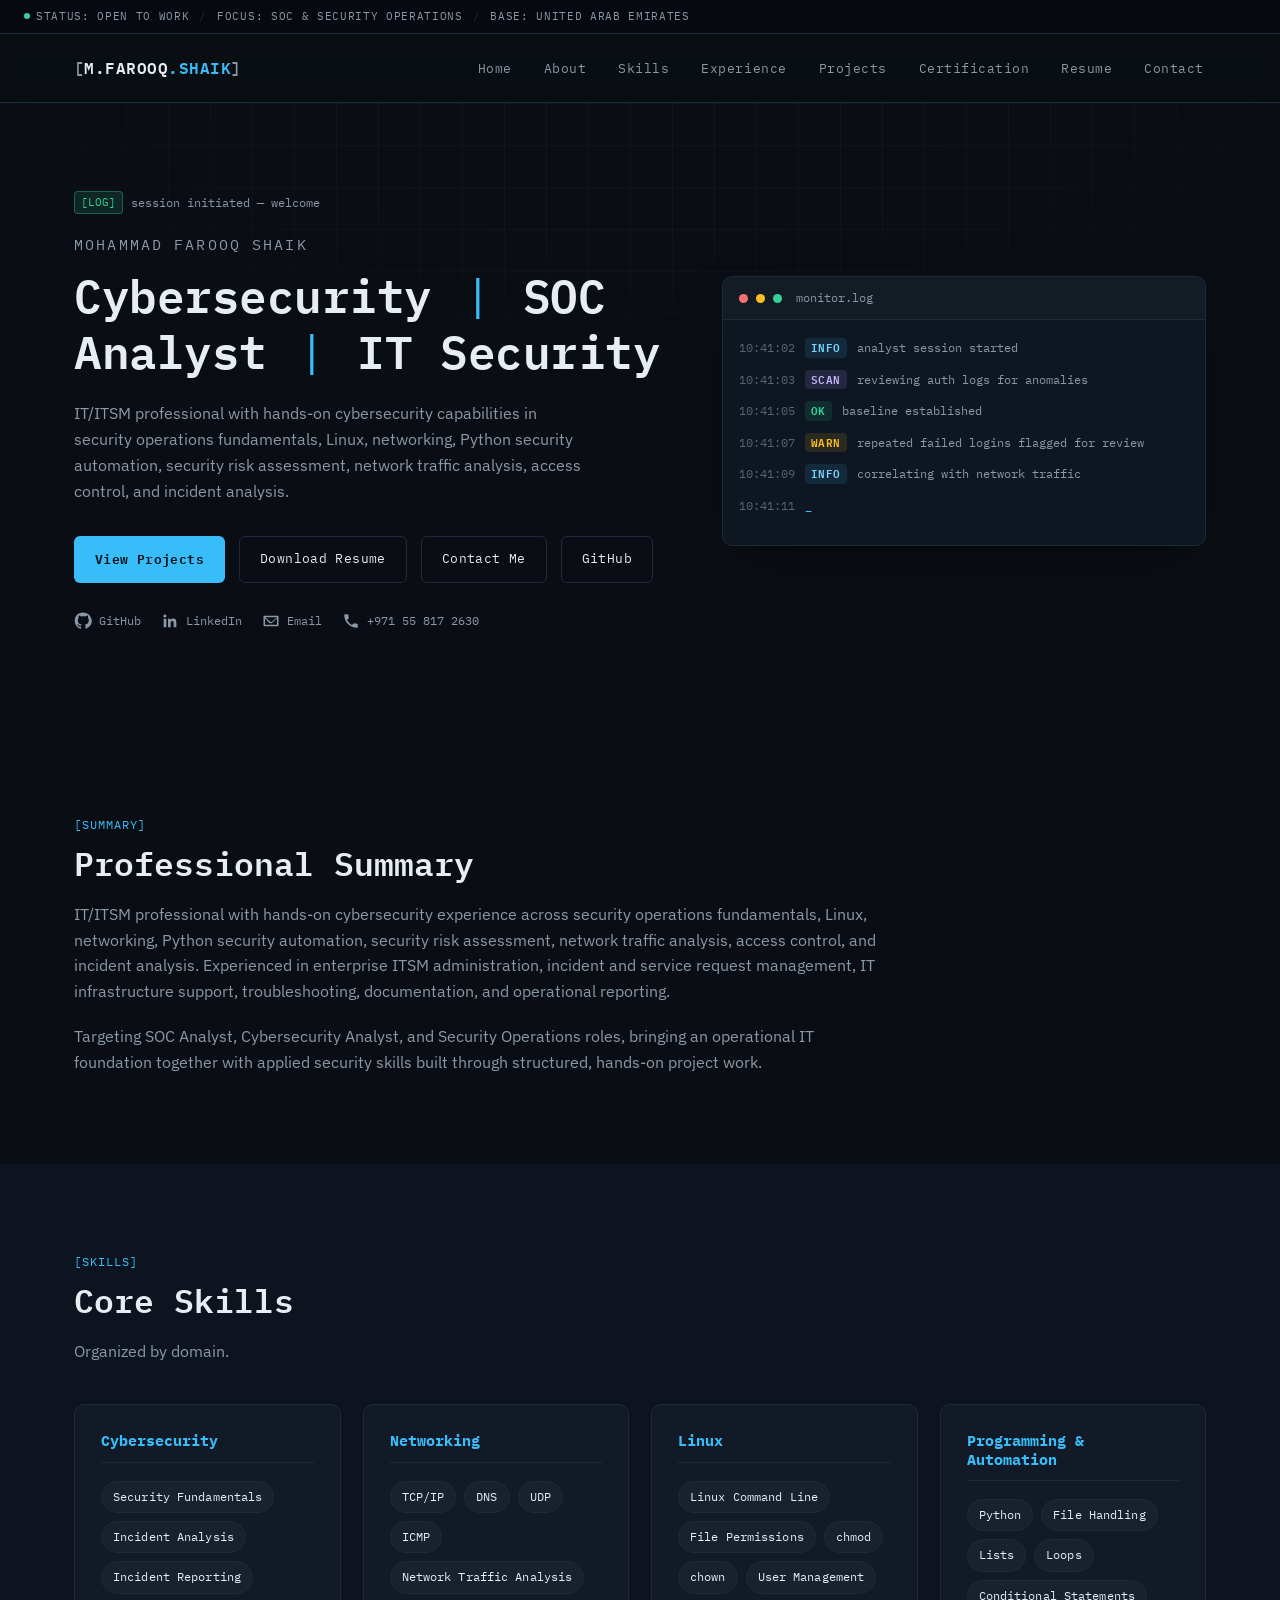
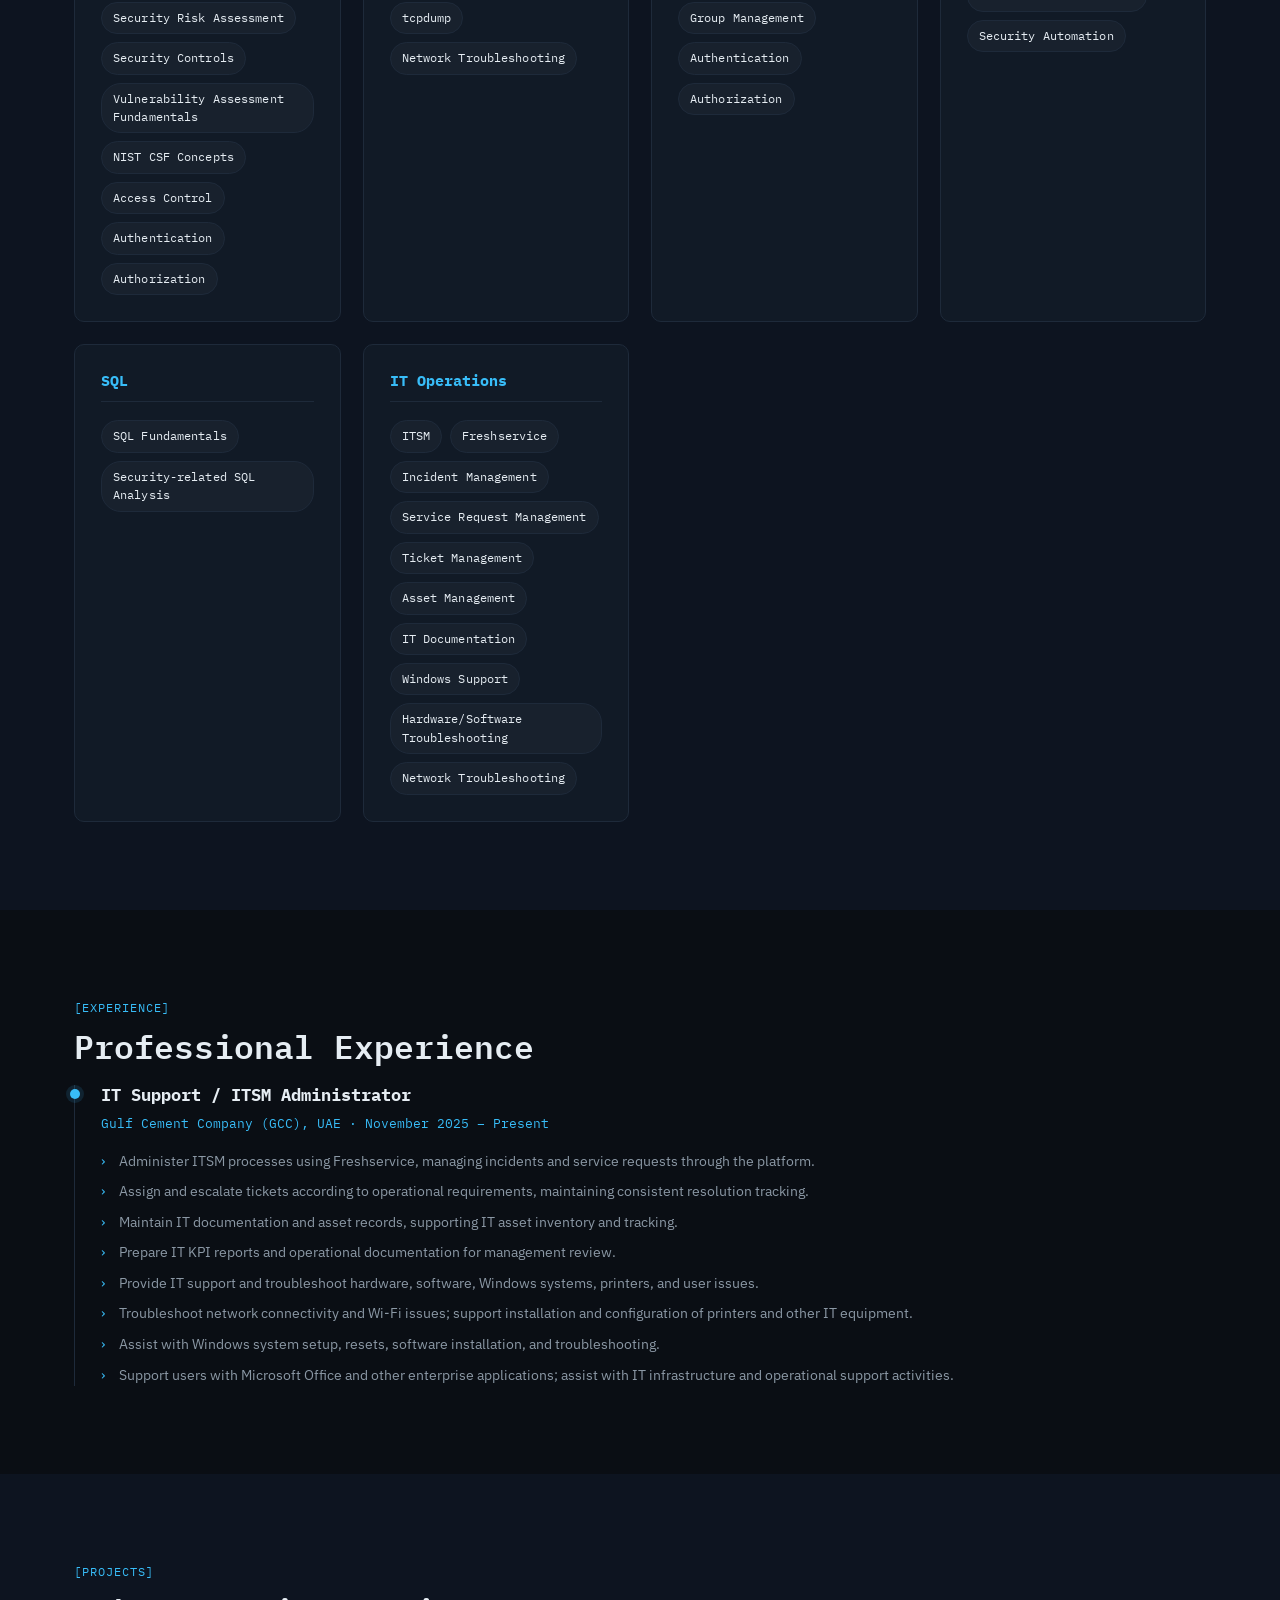
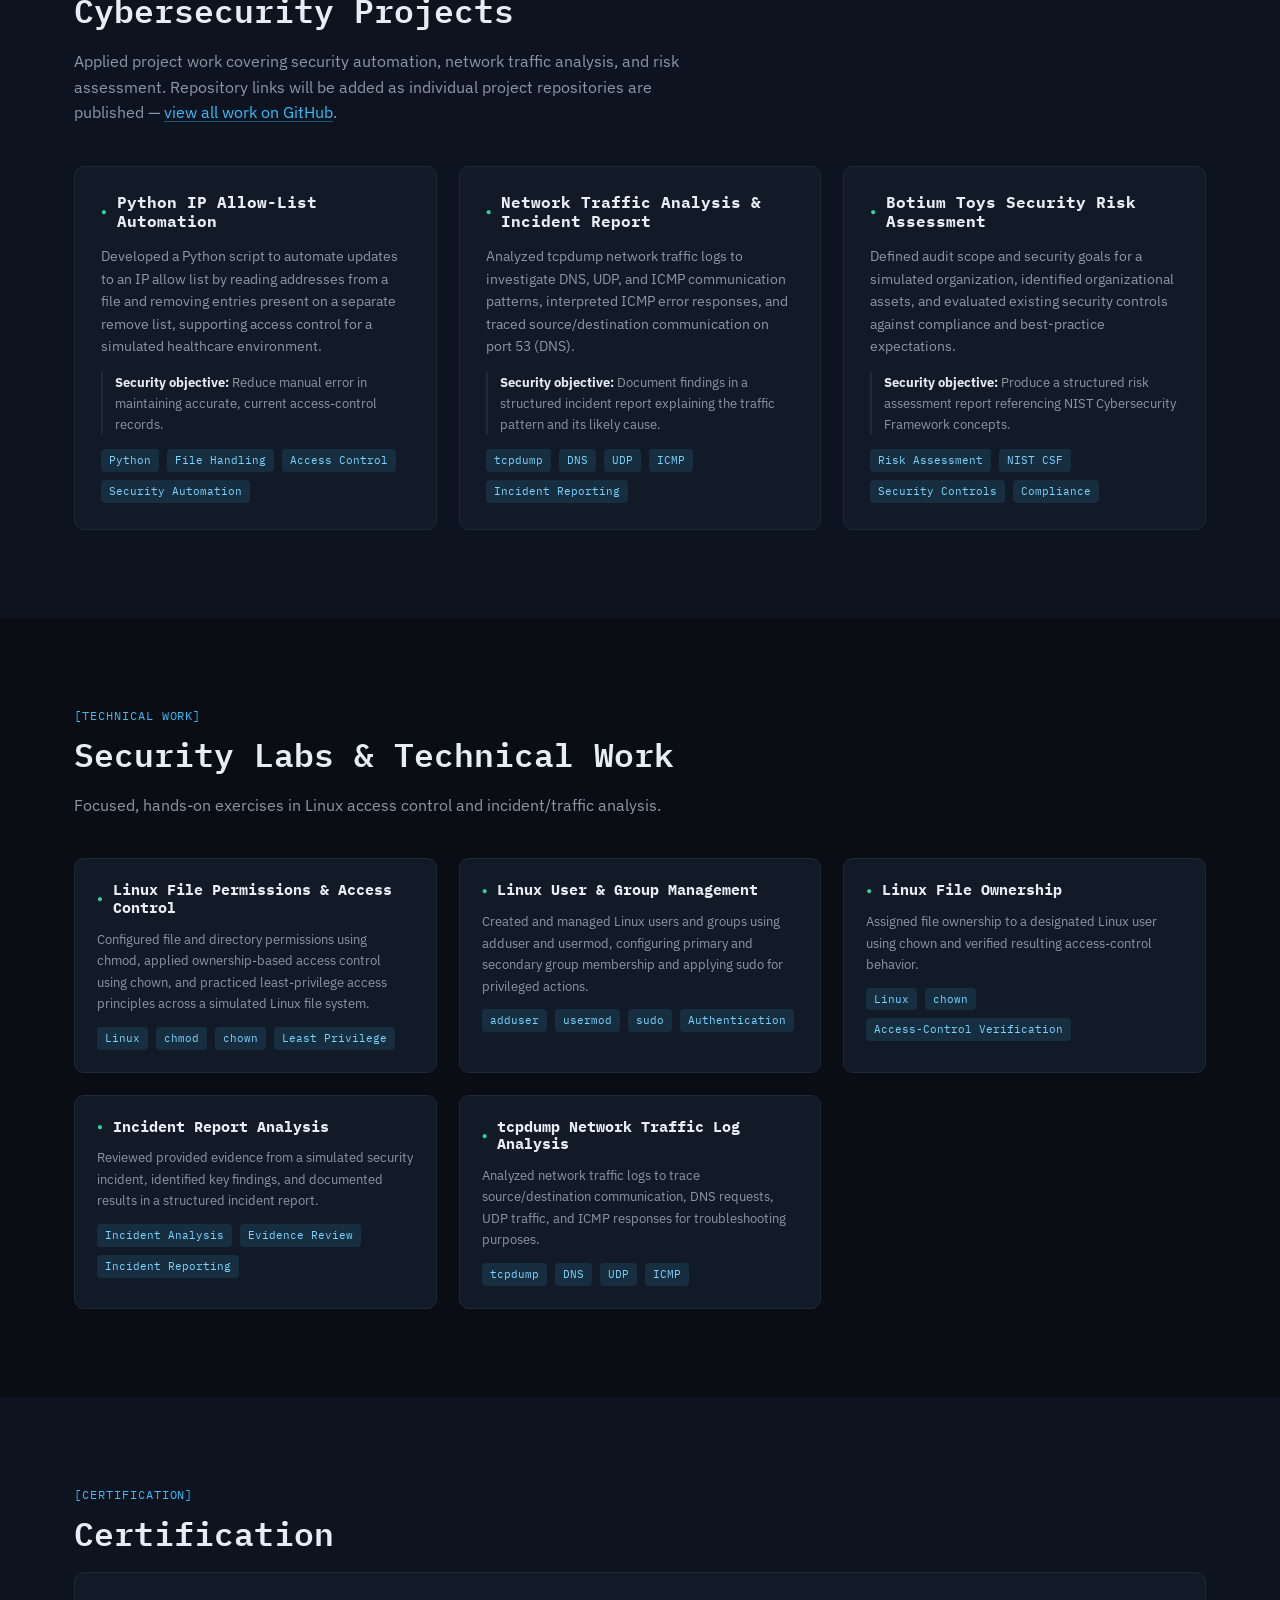
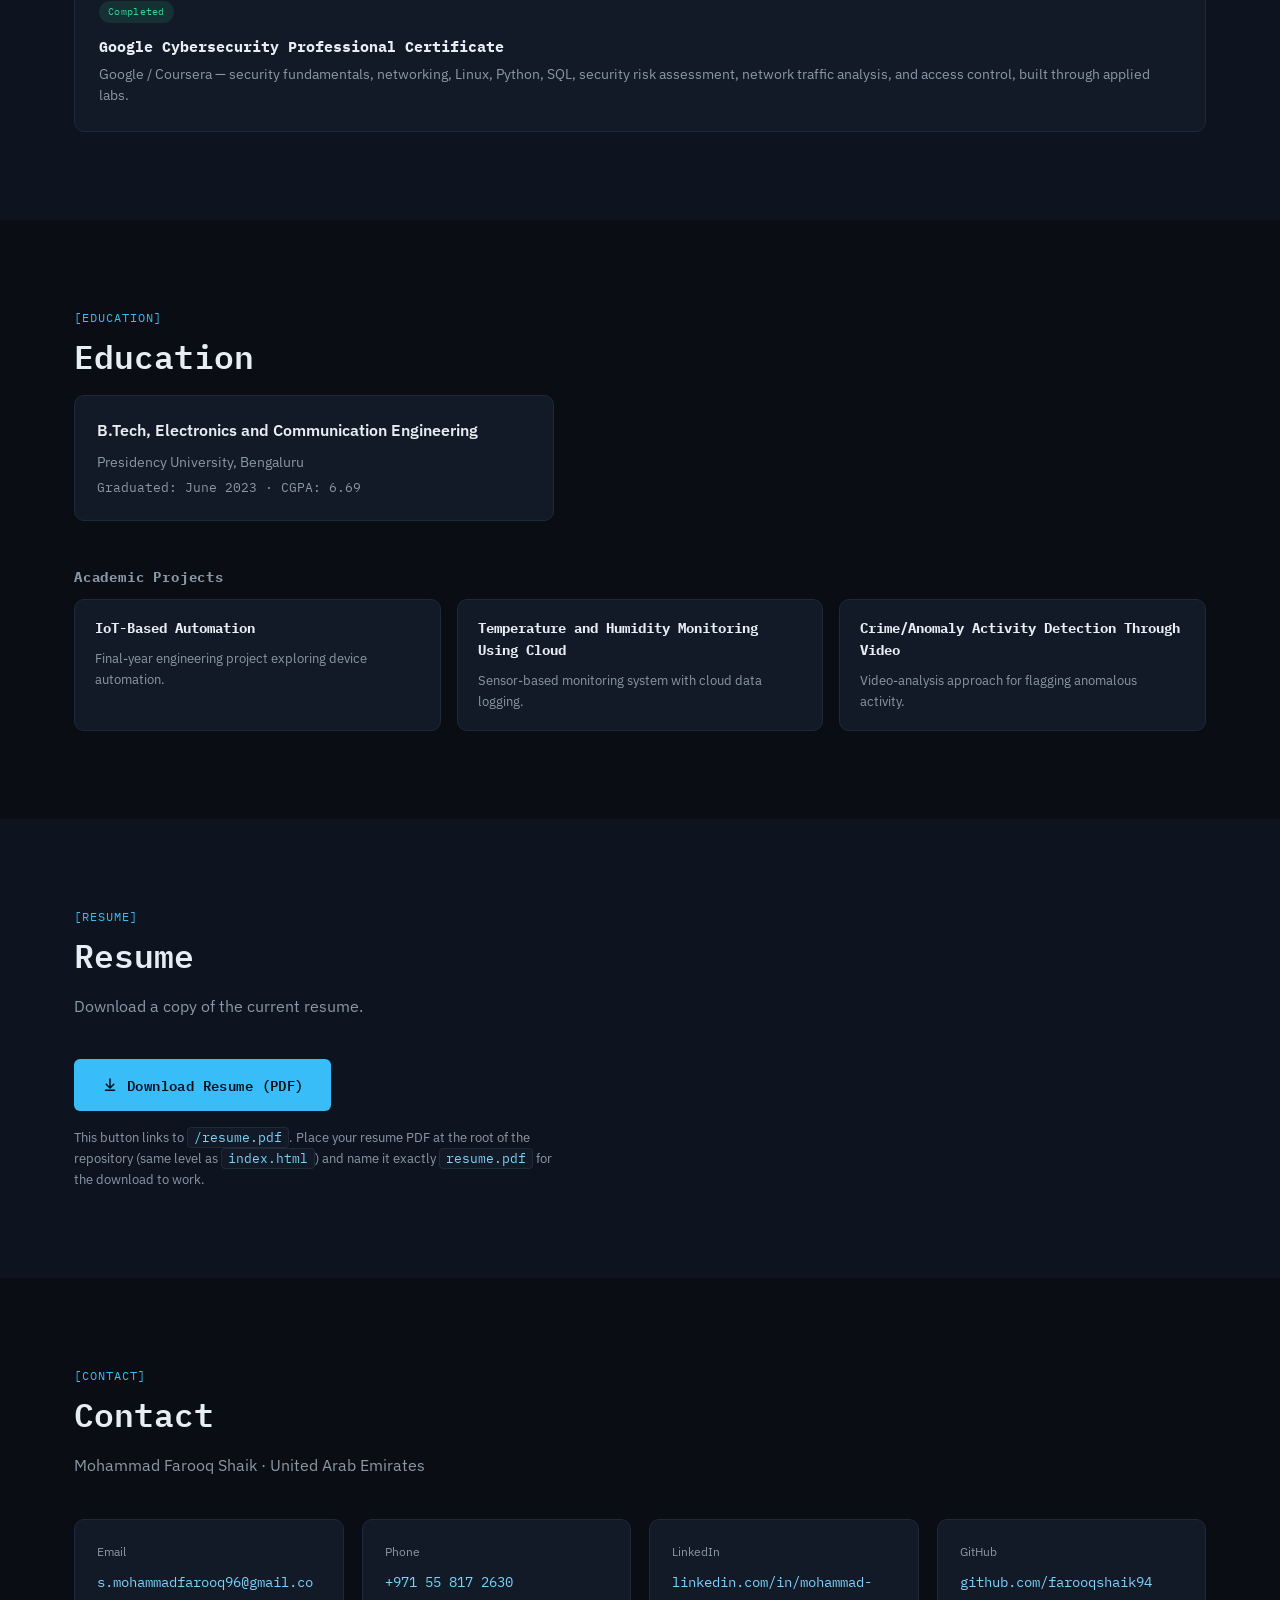
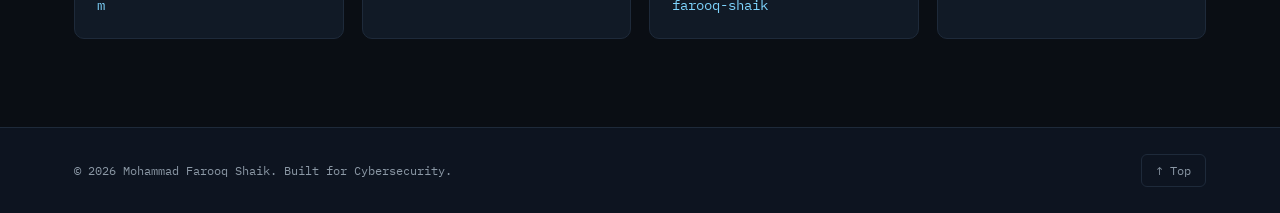
==== commit 0d7b1cea: "Add files via upload" ====
--- a/index.html
+++ b/index.html
@@ -3,14 +3,14 @@
 <head>
   <meta charset="UTF-8">
   <meta name="viewport" content="width=device-width, initial-scale=1.0">
-  <title>Farooq Shaik | Cybersecurity &amp; SOC Analyst Portfolio</title>
-  <meta name="description" content="Farooq Shaik's cybersecurity portfolio featuring security projects, Linux, networking, Python security automation, SOC operations, incident response, and IT security.">
-  <meta name="keywords" content="SOC Analyst, Cybersecurity Analyst, Security Operations, IT Security, Incident Response, Threat Detection, Log Analysis, SIEM, Network Security, Farooq Shaik">
-  <meta name="author" content="Farooq Shaik">
+  <title>Mohammad Farooq Shaik | Cybersecurity &amp; SOC Analyst Portfolio</title>
+  <meta name="description" content="Mohammad Farooq Shaik — IT/ITSM professional with hands-on cybersecurity capabilities in security operations, Linux, networking, Python security automation, risk assessment, and incident analysis. Targeting SOC Analyst and Cybersecurity Analyst roles.">
+  <meta name="keywords" content="SOC Analyst, Cybersecurity Analyst, Security Operations, IT Security, Incident Response, Threat Detection, Log Analysis, Network Traffic Analysis, Mohammad Farooq Shaik">
+  <meta name="author" content="Mohammad Farooq Shaik">
 
   <!-- Open Graph -->
-  <meta property="og:title" content="Farooq Shaik | Cybersecurity & SOC Analyst Portfolio">
-  <meta property="og:description" content="IT Support professional transitioning into Cybersecurity and SOC Analyst roles. Hands-on learning in Linux, networking, security operations, Python automation, and incident analysis.">
+  <meta property="og:title" content="Mohammad Farooq Shaik | Cybersecurity & SOC Analyst Portfolio">
+  <meta property="og:description" content="IT/ITSM professional with hands-on cybersecurity capabilities across security operations, Linux, networking, Python automation, risk assessment, and incident analysis.">
   <meta property="og:type" content="website">
   <meta property="og:image" content="./assets/og-cover.svg">
 
@@ -22,7 +22,6 @@
 </head>
 <body>
 
-  <!-- Skip link -->
   <a class="skip-link" href="#main">Skip to main content</a>
 
   <!-- ===== STATUS BAR ===== -->
@@ -32,7 +31,7 @@
       <span class="status-item status-item--sep" aria-hidden="true">/</span>
       <span class="status-item">FOCUS: SOC &amp; SECURITY OPERATIONS</span>
       <span class="status-item status-item--sep" aria-hidden="true">/</span>
-      <span class="status-item">BASE: UAE</span>
+      <span class="status-item">BASE: UNITED ARAB EMIRATES</span>
     </div>
   </div>
 
@@ -40,7 +39,7 @@
   <header class="nav-wrap">
     <nav class="nav" aria-label="Primary">
       <a href="#top" class="logo">
-        <span class="logo-bracket">[</span>FAROOQ<span class="logo-accent">.SHAIK</span><span class="logo-bracket">]</span>
+        <span class="logo-bracket">[</span>M.FAROOQ<span class="logo-accent">.SHAIK</span><span class="logo-bracket">]</span>
       </a>
 
       <button class="nav-toggle" id="navToggle" aria-expanded="false" aria-controls="navMenu" aria-label="Toggle navigation menu">
@@ -50,11 +49,12 @@
       </button>
 
       <ul class="nav-menu" id="navMenu">
+        <li><a href="#top" class="nav-link">Home</a></li>
         <li><a href="#about" class="nav-link">About</a></li>
         <li><a href="#skills" class="nav-link">Skills</a></li>
+        <li><a href="#experience" class="nav-link">Experience</a></li>
         <li><a href="#projects" class="nav-link">Projects</a></li>
-        <li><a href="#certifications" class="nav-link">Certifications</a></li>
-        <li><a href="#experience" class="nav-link">Experience</a></li>
+        <li><a href="#certification" class="nav-link">Certification</a></li>
         <li><a href="#resume" class="nav-link">Resume</a></li>
         <li><a href="#contact" class="nav-link">Contact</a></li>
       </ul>
@@ -69,26 +69,37 @@
       <div class="container hero-inner">
         <div class="hero-content">
           <p class="eyebrow"><span class="eyebrow-tag">[LOG]</span> session initiated &mdash; welcome</p>
+          <p class="hero-name">MOHAMMAD FAROOQ SHAIK</p>
           <h1 class="hero-title">
             Cybersecurity <span class="hero-divider">|</span> SOC Analyst <span class="hero-divider">|</span> IT Security
           </h1>
           <p class="hero-subtitle">
-            IT Support professional transitioning into cybersecurity, with hands-on learning in Linux, networking,
-            security operations, Python automation, and incident analysis.
+            IT/ITSM professional with hands-on cybersecurity capabilities in security operations fundamentals,
+            Linux, networking, Python security automation, security risk assessment, network traffic analysis,
+            access control, and incident analysis.
           </p>
           <div class="hero-actions">
             <a href="#projects" class="btn btn--primary">View Projects</a>
-            <a href="./resume.pdf" class="btn btn--ghost" download>Download Resume</a>
+            <a href="/resume.pdf" class="btn btn--ghost" download>Download Resume</a>
             <a href="#contact" class="btn btn--ghost">Contact Me</a>
+            <a href="https://github.com/farooqshaik94" class="btn btn--ghost" target="_blank" rel="noopener noreferrer">GitHub</a>
           </div>
           <div class="hero-social">
             <a href="https://github.com/farooqshaik94" class="social-link" target="_blank" rel="noopener noreferrer" aria-label="GitHub profile">
-              <svg viewBox="0 0 24 24" width="20" height="20" aria-hidden="true"><path fill="currentColor" d="M12 .5C5.73.5.98 5.24.98 11.52c0 5.02 3.26 9.28 7.78 10.78.57.1.78-.25.78-.55v-2.15c-3.17.69-3.83-1.36-3.83-1.36-.52-1.3-1.27-1.65-1.27-1.65-1.04-.71.08-.7.08-.7 1.15.08 1.75 1.18 1.75 1.18 1.02 1.75 2.68 1.24 3.33.95.1-.74.4-1.24.72-1.53-2.53-.29-5.19-1.26-5.19-5.62 0-1.24.44-2.26 1.17-3.05-.12-.29-.51-1.45.11-3.02 0 0 .96-.31 3.14 1.16.91-.25 1.89-.38 2.86-.38.97 0 1.95.13 2.86.38 2.18-1.47 3.14-1.16 3.14-1.16.62 1.57.23 2.73.11 3.02.73.79 1.17 1.81 1.17 3.05 0 4.37-2.67 5.33-5.21 5.61.41.35.77 1.04.77 2.1v3.11c0 .3.21.66.79.55 4.51-1.51 7.77-5.76 7.77-10.78C23.02 5.24 18.27.5 12 .5Z"/></svg>
+              <svg viewBox="0 0 24 24" width="18" height="18" aria-hidden="true"><path fill="currentColor" d="M12 .5C5.73.5.98 5.24.98 11.52c0 5.02 3.26 9.28 7.78 10.78.57.1.78-.25.78-.55v-2.15c-3.17.69-3.83-1.36-3.83-1.36-.52-1.3-1.27-1.65-1.27-1.65-1.04-.71.08-.7.08-.7 1.15.08 1.75 1.18 1.75 1.18 1.02 1.75 2.68 1.24 3.33.95.1-.74.4-1.24.72-1.53-2.53-.29-5.19-1.26-5.19-5.62 0-1.24.44-2.26 1.17-3.05-.12-.29-.51-1.45.11-3.02 0 0 .96-.31 3.14 1.16.91-.25 1.89-.38 2.86-.38.97 0 1.95.13 2.86.38 2.18-1.47 3.14-1.16 3.14-1.16.62 1.57.23 2.73.11 3.02.73.79 1.17 1.81 1.17 3.05 0 4.37-2.67 5.33-5.21 5.61.41.35.77 1.04.77 2.1v3.11c0 .3.21.66.79.55 4.51-1.51 7.77-5.76 7.77-10.78C23.02 5.24 18.27.5 12 .5Z"/></svg>
               <span>GitHub</span>
             </a>
-            <a href="https://www.linkedin.com/" class="social-link" target="_blank" rel="noopener noreferrer" aria-label="LinkedIn profile (placeholder link)">
-              <svg viewBox="0 0 24 24" width="20" height="20" aria-hidden="true"><path fill="currentColor" d="M20.45 20.45h-3.56v-5.57c0-1.33-.02-3.03-1.85-3.03-1.85 0-2.14 1.45-2.14 2.94v5.66H9.34V9h3.42v1.56h.05c.48-.9 1.64-1.85 3.38-1.85 3.6 0 4.27 2.37 4.27 5.46v6.28ZM5.34 7.43a2.07 2.07 0 1 1 0-4.13 2.07 2.07 0 0 1 0 4.13ZM7.12 20.45H3.56V9h3.56v11.45Z"/></svg>
+            <a href="https://linkedin.com/in/mohammad-farooq-shaik" class="social-link" target="_blank" rel="noopener noreferrer" aria-label="LinkedIn profile">
+              <svg viewBox="0 0 24 24" width="18" height="18" aria-hidden="true"><path fill="currentColor" d="M20.45 20.45h-3.56v-5.57c0-1.33-.02-3.03-1.85-3.03-1.85 0-2.14 1.45-2.14 2.94v5.66H9.34V9h3.42v1.56h.05c.48-.9 1.64-1.85 3.38-1.85 3.6 0 4.27 2.37 4.27 5.46v6.28ZM5.34 7.43a2.07 2.07 0 1 1 0-4.13 2.07 2.07 0 0 1 0 4.13ZM7.12 20.45H3.56V9h3.56v11.45Z"/></svg>
               <span>LinkedIn</span>
+            </a>
+            <a href="mailto:s.mohammadfarooq96@gmail.com" class="social-link" aria-label="Email Mohammad Farooq Shaik">
+              <svg viewBox="0 0 24 24" width="18" height="18" aria-hidden="true"><path fill="currentColor" d="M3 5h18a1 1 0 0 1 1 1v12a1 1 0 0 1-1 1H3a1 1 0 0 1-1-1V6a1 1 0 0 1 1-1Zm1.4 2 7.1 6.2a1 1 0 0 0 1.3 0L20 7H4.4ZM4 8.4V17h16V8.4l-6.6 5.77a3 3 0 0 1-3.9 0L4 8.4Z"/></svg>
+              <span>Email</span>
+            </a>
+            <a href="tel:+971558172630" class="social-link" aria-label="Call Mohammad Farooq Shaik">
+              <svg viewBox="0 0 24 24" width="18" height="18" aria-hidden="true"><path fill="currentColor" d="M6.62 10.79a15.05 15.05 0 0 0 6.59 6.59l2.2-2.2a1 1 0 0 1 1.02-.24c1.12.37 2.33.57 3.57.57a1 1 0 0 1 1 1V20a1 1 0 0 1-1 1C10.61 21 3 13.39 3 4a1 1 0 0 1 1-1h3.5a1 1 0 0 1 1 1c0 1.24.2 2.45.57 3.57a1 1 0 0 1-.25 1.02l-2.2 2.2Z"/></svg>
+              <span>+971 55 817 2630</span>
             </a>
           </div>
         </div>
@@ -112,333 +123,346 @@
       </div>
     </section>
 
-    <!-- ===== ABOUT ===== -->
+    <!-- ===== ABOUT / PROFESSIONAL SUMMARY ===== -->
     <section class="section" id="about">
       <div class="container">
-        <p class="section-eyebrow">[ABOUT]</p>
-        <h2 class="section-title">About Me</h2>
+        <p class="section-eyebrow">[SUMMARY]</p>
+        <h2 class="section-title">Professional Summary</h2>
         <div class="about-grid">
           <p class="about-text">
-            I'm Farooq Shaik, an IT Support professional based in the UAE, currently transitioning into
-            Cybersecurity and SOC Analyst roles. My background is in end-user IT support and enterprise
-            operations &mdash; troubleshooting hardware and software, administering Windows environments, managing
-            IT tickets, and supporting network and infrastructure issues on the ground. That day-to-day exposure
-            to real systems, real users, and real incidents is what pulled me toward security.
+            IT/ITSM professional with hands-on cybersecurity experience across security operations fundamentals,
+            Linux, networking, Python security automation, security risk assessment, network traffic analysis,
+            access control, and incident analysis. Experienced in enterprise ITSM administration, incident and
+            service request management, IT infrastructure support, troubleshooting, documentation, and
+            operational reporting.
           </p>
           <p class="about-text">
-            Over the past period I've been building cybersecurity fundamentals through structured learning and
-            hands-on practice: Linux administration, networking concepts, security operations, incident response
-            workflows, log analysis, SIEM concepts, and Python for security automation. I'm not presenting myself
-            as someone with professional SOC experience &mdash; I'm presenting myself as someone with a solid IT
-            operations foundation who is deliberately building toward a SOC Analyst / Cybersecurity Analyst role,
-            one lab and one log file at a time.
+            Targeting SOC Analyst, Cybersecurity Analyst, and Security Operations roles, bringing an operational
+            IT foundation together with applied security skills built through structured, hands-on project work.
           </p>
         </div>
       </div>
     </section>
 
-    <!-- ===== CAREER FOCUS ===== -->
-    <section class="section section--alt" id="focus">
-      <div class="container">
-        <p class="section-eyebrow">[TARGET]</p>
-        <h2 class="section-title">Career Focus</h2>
-        <div class="focus-grid">
-          <div class="focus-card">
-            <span class="focus-tag">01</span>
-            <h3>SOC Analyst</h3>
-            <p>Monitoring, triage, and escalation of security alerts.</p>
-          </div>
-          <div class="focus-card">
-            <span class="focus-tag">02</span>
-            <h3>Cybersecurity Analyst</h3>
-            <p>Investigating events, logs, and indicators of compromise.</p>
-          </div>
-          <div class="focus-card">
-            <span class="focus-tag">03</span>
-            <h3>Security Operations</h3>
-            <p>Day-to-day operational support of security tooling and process.</p>
-          </div>
-          <div class="focus-card">
-            <span class="focus-tag">04</span>
-            <h3>IT Security</h3>
-            <p>Applying IT operations experience to security-focused tasks.</p>
-          </div>
-          <div class="focus-card">
-            <span class="focus-tag">05</span>
-            <h3>Security Support</h3>
-            <p>Bridging IT support skills with security monitoring needs.</p>
-          </div>
-        </div>
-      </div>
-    </section>
-
     <!-- ===== SKILLS ===== -->
-    <section class="section" id="skills">
+    <section class="section section--alt" id="skills">
       <div class="container">
         <p class="section-eyebrow">[SKILLS]</p>
-        <h2 class="section-title">Skill Dashboard</h2>
-        <p class="section-lead">Grouped by domain. Labelled by depth, not inflated percentages.</p>
+        <h2 class="section-title">Core Skills</h2>
+        <p class="section-lead">Organized by domain.</p>
 
         <div class="skills-grid">
 
           <div class="skill-card">
             <h3 class="skill-card-title">Cybersecurity</h3>
-            <ul class="skill-list">
-              <li><span>SOC Operations</span><span class="level level--hands-on">Hands-on Learning</span></li>
-              <li><span>Security Monitoring</span><span class="level level--hands-on">Hands-on Learning</span></li>
-              <li><span>Incident Response</span><span class="level level--working">Working Knowledge</span></li>
-              <li><span>Threat Detection</span><span class="level level--working">Working Knowledge</span></li>
-              <li><span>Security Risk Assessment</span><span class="level level--working">Working Knowledge</span></li>
-              <li><span>Vulnerability Management</span><span class="level level--fundamentals">Fundamentals</span></li>
-              <li><span>Log Analysis</span><span class="level level--hands-on">Hands-on Learning</span></li>
-              <li><span>SIEM Concepts</span><span class="level level--fundamentals">Fundamentals</span></li>
-              <li><span>Network Security</span><span class="level level--working">Working Knowledge</span></li>
-              <li><span>Security Fundamentals</span><span class="level level--working">Working Knowledge</span></li>
+            <ul class="chip-list">
+              <li>Security Fundamentals</li>
+              <li>Incident Analysis</li>
+              <li>Incident Reporting</li>
+              <li>Security Risk Assessment</li>
+              <li>Security Controls</li>
+              <li>Vulnerability Assessment Fundamentals</li>
+              <li>NIST CSF Concepts</li>
+              <li>Access Control</li>
+              <li>Authentication</li>
+              <li>Authorization</li>
             </ul>
           </div>
 
           <div class="skill-card">
             <h3 class="skill-card-title">Networking</h3>
-            <ul class="skill-list">
-              <li><span>TCP/IP</span><span class="level level--working">Working Knowledge</span></li>
-              <li><span>DNS</span><span class="level level--working">Working Knowledge</span></li>
-              <li><span>DHCP</span><span class="level level--working">Working Knowledge</span></li>
-              <li><span>HTTP/HTTPS</span><span class="level level--working">Working Knowledge</span></li>
-              <li><span>IP Addressing</span><span class="level level--working">Working Knowledge</span></li>
-              <li><span>Subnetting Fundamentals</span><span class="level level--fundamentals">Fundamentals</span></li>
-              <li><span>Network Troubleshooting</span><span class="level level--strong">Strong Practical</span></li>
-              <li><span>Switches &amp; Routers</span><span class="level level--strong">Strong Practical</span></li>
-              <li><span>Wi-Fi</span><span class="level level--strong">Strong Practical</span></li>
-              <li><span>Basic Firewall Concepts</span><span class="level level--fundamentals">Fundamentals</span></li>
-            </ul>
-          </div>
-
-          <div class="skill-card">
-            <h3 class="skill-card-title">Operating Systems</h3>
-            <ul class="skill-list">
-              <li><span>Windows Administration</span><span class="level level--strong">Strong Practical</span></li>
-              <li><span>Linux</span><span class="level level--working">Working Knowledge</span></li>
-              <li><span>Linux Command Line</span><span class="level level--working">Working Knowledge</span></li>
-              <li><span>System Administration Fundamentals</span><span class="level level--working">Working Knowledge</span></li>
-            </ul>
-          </div>
-
-          <div class="skill-card">
-            <h3 class="skill-card-title">Tools &amp; Technology</h3>
-            <ul class="skill-list">
-              <li><span>Python</span><span class="level level--hands-on">Hands-on Learning</span></li>
-              <li><span>Git &amp; GitHub</span><span class="level level--working">Working Knowledge</span></li>
-              <li><span>AWS Fundamentals</span><span class="level level--fundamentals">Fundamentals</span></li>
-              <li><span>Microsoft 365</span><span class="level level--strong">Strong Practical</span></li>
-              <li><span>Freshservice / Freshworks</span><span class="level level--strong">Strong Practical</span></li>
-              <li><span>SAP Exposure</span><span class="level level--fundamentals">Fundamentals</span></li>
-              <li><span>Wireshark</span><span class="level level--fundamentals">Fundamentals</span></li>
-              <li><span>Nmap</span><span class="level level--fundamentals">Fundamentals</span></li>
-              <li><span>VS Code</span><span class="level level--working">Working Knowledge</span></li>
-            </ul>
-          </div>
-
-        </div>
-      </div>
-    </section>
-
-    <!-- ===== PROJECTS ===== -->
-    <section class="section section--alt" id="projects">
-      <div class="container">
-        <p class="section-eyebrow">[PROJECTS]</p>
-        <h2 class="section-title">Projects</h2>
-        <p class="section-lead">Practical labs and builds applying cybersecurity fundamentals. Repository links will be added as projects are published.</p>
-
-        <div class="projects-grid">
-
-          <article class="project-card">
-            <div class="project-head">
-              <span class="project-icon" aria-hidden="true">&#9679;</span>
-              <h3>Security Log Analysis</h3>
-            </div>
-            <p class="project-desc">Analyzing authentication and security logs to identify suspicious activity, failed login patterns, unusual behavior, and potential security incidents.</p>
-            <ul class="project-tags">
-              <li>Log Analysis</li><li>Python</li><li>Linux</li>
-            </ul>
-            <p class="project-learned"><strong>What I learned:</strong> How to spot patterns in raw log data and separate noise from genuinely suspicious activity.</p>
-            <div class="project-actions">
-              <a href="#" class="btn btn--small">GitHub</a>
-            </div>
-          </article>
-
-          <article class="project-card">
-            <div class="project-head">
-              <span class="project-icon" aria-hidden="true">&#9679;</span>
-              <h3>Network Traffic Analysis</h3>
-            </div>
-            <p class="project-desc">Using networking concepts and packet analysis to investigate network traffic and understand protocols, connections, and suspicious patterns.</p>
-            <ul class="project-tags">
-              <li>Wireshark</li><li>TCP/IP</li><li>Packet Analysis</li>
-            </ul>
-            <p class="project-learned"><strong>What I learned:</strong> How to read packet captures and connect protocol-level detail to real network behavior.</p>
-            <div class="project-actions">
-              <a href="#" class="btn btn--small">GitHub</a>
-            </div>
-          </article>
-
-          <article class="project-card">
-            <div class="project-head">
-              <span class="project-icon" aria-hidden="true">&#9679;</span>
-              <h3>Python Security Automation</h3>
-            </div>
-            <p class="project-desc">Using Python to automate basic cybersecurity tasks such as log processing, data extraction, security checks, and repetitive analysis.</p>
-            <ul class="project-tags">
-              <li>Python</li><li>Automation</li><li>Scripting</li>
-            </ul>
-            <p class="project-learned"><strong>What I learned:</strong> How scripting removes manual, repetitive steps from routine security analysis work.</p>
-            <div class="project-actions">
-              <a href="#" class="btn btn--small">GitHub</a>
-            </div>
-          </article>
-
-          <article class="project-card">
-            <div class="project-head">
-              <span class="project-icon" aria-hidden="true">&#9679;</span>
-              <h3>Security Risk Assessment</h3>
-            </div>
-            <p class="project-desc">Identifying assets, threats, vulnerabilities, likelihood, and impact, and recommending appropriate security controls.</p>
-            <ul class="project-tags">
-              <li>Risk Assessment</li><li>Documentation</li>
-            </ul>
-            <p class="project-learned"><strong>What I learned:</strong> How to structure a risk assessment so findings translate into actionable controls.</p>
-            <div class="project-actions">
-              <a href="#" class="btn btn--small">GitHub</a>
-            </div>
-          </article>
-
-          <article class="project-card">
-            <div class="project-head">
-              <span class="project-icon" aria-hidden="true">&#9679;</span>
-              <h3>Incident Response Lab</h3>
-            </div>
-            <p class="project-desc">A simulated incident investigation workflow covering detection, analysis, containment, eradication, recovery, and documentation.</p>
-            <ul class="project-tags">
-              <li>Incident Response</li><li>Documentation</li>
-            </ul>
-            <p class="project-learned"><strong>What I learned:</strong> How to move through a structured IR workflow instead of reacting ad hoc.</p>
-            <div class="project-actions">
-              <a href="#" class="btn btn--small">GitHub</a>
-            </div>
-          </article>
-
-          <article class="project-card">
-            <div class="project-head">
-              <span class="project-icon" aria-hidden="true">&#9679;</span>
-              <h3>Linux Security Lab</h3>
-            </div>
-            <p class="project-desc">Demonstrating Linux command-line skills, permissions, users, processes, networking commands, and basic system security.</p>
-            <ul class="project-tags">
-              <li>Linux</li><li>CLI</li><li>System Security</li>
-            </ul>
-            <p class="project-learned"><strong>What I learned:</strong> How permissions, users, and processes work together to secure a Linux system.</p>
-            <div class="project-actions">
-              <a href="#" class="btn btn--small">GitHub</a>
-            </div>
-          </article>
-
-        </div>
-      </div>
-    </section>
-
-    <!-- ===== CERTIFICATIONS ===== -->
-    <section class="section" id="certifications">
-      <div class="container">
-        <p class="section-eyebrow">[CERTIFICATIONS]</p>
-        <h2 class="section-title">Certifications &amp; Learning</h2>
-        <div class="cert-grid">
-          <div class="cert-card">
-            <span class="cert-status cert-status--progress">In Progress</span>
-            <h3>Google Professional Cybersecurity Certificate</h3>
-            <p>Structured training covering security fundamentals, networking, Linux, SIEM concepts, and incident response.</p>
-          </div>
-          <div class="cert-card">
-            <span class="cert-status cert-status--learning">Ongoing Learning</span>
-            <h3>Python for Security Automation</h3>
-            <p>Applying Python to log processing, data extraction, and repetitive security analysis tasks.</p>
-          </div>
-          <div class="cert-card">
-            <span class="cert-status cert-status--learning">Ongoing Learning</span>
-            <h3>Cloud &amp; DevOps Fundamentals</h3>
-            <p>Building foundational understanding of cloud environments and deployment concepts.</p>
-          </div>
-          <div class="cert-card">
-            <span class="cert-status cert-status--learning">Ongoing Learning</span>
-            <h3>Linux &amp; Networking</h3>
-            <p>Hands-on practice with the Linux command line, system administration, and core networking concepts.</p>
-          </div>
+            <ul class="chip-list">
+              <li>TCP/IP</li>
+              <li>DNS</li>
+              <li>UDP</li>
+              <li>ICMP</li>
+              <li>Network Traffic Analysis</li>
+              <li>tcpdump</li>
+              <li>Network Troubleshooting</li>
+            </ul>
+          </div>
+
+          <div class="skill-card">
+            <h3 class="skill-card-title">Linux</h3>
+            <ul class="chip-list">
+              <li>Linux Command Line</li>
+              <li>File Permissions</li>
+              <li>chmod</li>
+              <li>chown</li>
+              <li>User Management</li>
+              <li>Group Management</li>
+              <li>Authentication</li>
+              <li>Authorization</li>
+            </ul>
+          </div>
+
+          <div class="skill-card">
+            <h3 class="skill-card-title">Programming &amp; Automation</h3>
+            <ul class="chip-list">
+              <li>Python</li>
+              <li>File Handling</li>
+              <li>Lists</li>
+              <li>Loops</li>
+              <li>Conditional Statements</li>
+              <li>Security Automation</li>
+            </ul>
+          </div>
+
+          <div class="skill-card">
+            <h3 class="skill-card-title">SQL</h3>
+            <ul class="chip-list">
+              <li>SQL Fundamentals</li>
+              <li>Security-related SQL Analysis</li>
+            </ul>
+          </div>
+
+          <div class="skill-card">
+            <h3 class="skill-card-title">IT Operations</h3>
+            <ul class="chip-list">
+              <li>ITSM</li>
+              <li>Freshservice</li>
+              <li>Incident Management</li>
+              <li>Service Request Management</li>
+              <li>Ticket Management</li>
+              <li>Asset Management</li>
+              <li>IT Documentation</li>
+              <li>Windows Support</li>
+              <li>Hardware/Software Troubleshooting</li>
+              <li>Network Troubleshooting</li>
+            </ul>
+          </div>
+
         </div>
       </div>
     </section>
 
     <!-- ===== EXPERIENCE ===== -->
-    <section class="section section--alt" id="experience">
+    <section class="section" id="experience">
       <div class="container">
         <p class="section-eyebrow">[EXPERIENCE]</p>
-        <h2 class="section-title">Experience</h2>
+        <h2 class="section-title">Professional Experience</h2>
 
         <div class="timeline">
           <div class="timeline-item">
             <div class="timeline-marker" aria-hidden="true"></div>
             <div class="timeline-content">
-              <h3>IT Support Professional</h3>
-              <p class="timeline-org">Gulf Cement Company &middot; UAE</p>
+              <h3>IT Support / ITSM Administrator</h3>
+              <p class="timeline-org">Gulf Cement Company (GCC), UAE &middot; November 2025 &ndash; Present</p>
               <ul class="timeline-list">
-                <li>End-user IT support and hardware/software troubleshooting</li>
-                <li>Microsoft 365 administration and support</li>
-                <li>Printer installation, deployment, and troubleshooting</li>
-                <li>Network, Wi-Fi, and switch troubleshooting</li>
-                <li>CCTV/NVR-related technical support</li>
-                <li>IT asset inventory and IT documentation</li>
-                <li>Freshservice/Freshworks ITSM administration and ticket management</li>
-                <li>Exposure to SAP environment</li>
+                <li>Administer ITSM processes using Freshservice, managing incidents and service requests through the platform.</li>
+                <li>Assign and escalate tickets according to operational requirements, maintaining consistent resolution tracking.</li>
+                <li>Maintain IT documentation and asset records, supporting IT asset inventory and tracking.</li>
+                <li>Prepare IT KPI reports and operational documentation for management review.</li>
+                <li>Provide IT support and troubleshoot hardware, software, Windows systems, printers, and user issues.</li>
+                <li>Troubleshoot network connectivity and Wi-Fi issues; support installation and configuration of printers and other IT equipment.</li>
+                <li>Assist with Windows system setup, resets, software installation, and troubleshooting.</li>
+                <li>Support users with Microsoft Office and other enterprise applications; assist with IT infrastructure and operational support activities.</li>
               </ul>
             </div>
           </div>
         </div>
+      </div>
+    </section>
+
+    <!-- ===== CYBERSECURITY PROJECTS ===== -->
+    <section class="section section--alt" id="projects">
+      <div class="container">
+        <p class="section-eyebrow">[PROJECTS]</p>
+        <h2 class="section-title">Cybersecurity Projects</h2>
+        <p class="section-lead">
+          Applied project work covering security automation, network traffic analysis, and risk assessment.
+          Repository links will be added as individual project repositories are published &mdash;
+          <a href="https://github.com/farooqshaik94" target="_blank" rel="noopener noreferrer" class="inline-link">view all work on GitHub</a>.
+        </p>
+
+        <div class="projects-grid">
+
+          <article class="project-card">
+            <div class="project-head">
+              <span class="project-icon" aria-hidden="true">&#9679;</span>
+              <h3>Python IP Allow-List Automation</h3>
+            </div>
+            <p class="project-desc">Developed a Python script to automate updates to an IP allow list by reading addresses from a file and removing entries present on a separate remove list, supporting access control for a simulated healthcare environment.</p>
+            <p class="project-objective"><strong>Security objective:</strong> Reduce manual error in maintaining accurate, current access-control records.</p>
+            <ul class="project-tags">
+              <li>Python</li><li>File Handling</li><li>Access Control</li><li>Security Automation</li>
+            </ul>
+          </article>
+
+          <article class="project-card">
+            <div class="project-head">
+              <span class="project-icon" aria-hidden="true">&#9679;</span>
+              <h3>Network Traffic Analysis &amp; Incident Report</h3>
+            </div>
+            <p class="project-desc">Analyzed tcpdump network traffic logs to investigate DNS, UDP, and ICMP communication patterns, interpreted ICMP error responses, and traced source/destination communication on port 53 (DNS).</p>
+            <p class="project-objective"><strong>Security objective:</strong> Document findings in a structured incident report explaining the traffic pattern and its likely cause.</p>
+            <ul class="project-tags">
+              <li>tcpdump</li><li>DNS</li><li>UDP</li><li>ICMP</li><li>Incident Reporting</li>
+            </ul>
+          </article>
+
+          <article class="project-card">
+            <div class="project-head">
+              <span class="project-icon" aria-hidden="true">&#9679;</span>
+              <h3>Botium Toys Security Risk Assessment</h3>
+            </div>
+            <p class="project-desc">Defined audit scope and security goals for a simulated organization, identified organizational assets, and evaluated existing security controls against compliance and best-practice expectations.</p>
+            <p class="project-objective"><strong>Security objective:</strong> Produce a structured risk assessment report referencing NIST Cybersecurity Framework concepts.</p>
+            <ul class="project-tags">
+              <li>Risk Assessment</li><li>NIST CSF</li><li>Security Controls</li><li>Compliance</li>
+            </ul>
+          </article>
+
+        </div>
+      </div>
+    </section>
+
+    <!-- ===== SECURITY LABS / TECHNICAL WORK ===== -->
+    <section class="section" id="labs">
+      <div class="container">
+        <p class="section-eyebrow">[TECHNICAL WORK]</p>
+        <h2 class="section-title">Security Labs &amp; Technical Work</h2>
+        <p class="section-lead">Focused, hands-on exercises in Linux access control and incident/traffic analysis.</p>
+
+        <div class="projects-grid">
+
+          <article class="project-card project-card--compact">
+            <div class="project-head">
+              <span class="project-icon" aria-hidden="true">&#9679;</span>
+              <h3>Linux File Permissions &amp; Access Control</h3>
+            </div>
+            <p class="project-desc">Configured file and directory permissions using chmod, applied ownership-based access control using chown, and practiced least-privilege access principles across a simulated Linux file system.</p>
+            <ul class="project-tags">
+              <li>Linux</li><li>chmod</li><li>chown</li><li>Least Privilege</li>
+            </ul>
+          </article>
+
+          <article class="project-card project-card--compact">
+            <div class="project-head">
+              <span class="project-icon" aria-hidden="true">&#9679;</span>
+              <h3>Linux User &amp; Group Management</h3>
+            </div>
+            <p class="project-desc">Created and managed Linux users and groups using adduser and usermod, configuring primary and secondary group membership and applying sudo for privileged actions.</p>
+            <ul class="project-tags">
+              <li>adduser</li><li>usermod</li><li>sudo</li><li>Authentication</li>
+            </ul>
+          </article>
+
+          <article class="project-card project-card--compact">
+            <div class="project-head">
+              <span class="project-icon" aria-hidden="true">&#9679;</span>
+              <h3>Linux File Ownership</h3>
+            </div>
+            <p class="project-desc">Assigned file ownership to a designated Linux user using chown and verified resulting access-control behavior.</p>
+            <ul class="project-tags">
+              <li>Linux</li><li>chown</li><li>Access-Control Verification</li>
+            </ul>
+          </article>
+
+          <article class="project-card project-card--compact">
+            <div class="project-head">
+              <span class="project-icon" aria-hidden="true">&#9679;</span>
+              <h3>Incident Report Analysis</h3>
+            </div>
+            <p class="project-desc">Reviewed provided evidence from a simulated security incident, identified key findings, and documented results in a structured incident report.</p>
+            <ul class="project-tags">
+              <li>Incident Analysis</li><li>Evidence Review</li><li>Incident Reporting</li>
+            </ul>
+          </article>
+
+          <article class="project-card project-card--compact">
+            <div class="project-head">
+              <span class="project-icon" aria-hidden="true">&#9679;</span>
+              <h3>tcpdump Network Traffic Log Analysis</h3>
+            </div>
+            <p class="project-desc">Analyzed network traffic logs to trace source/destination communication, DNS requests, UDP traffic, and ICMP responses for troubleshooting purposes.</p>
+            <ul class="project-tags">
+              <li>tcpdump</li><li>DNS</li><li>UDP</li><li>ICMP</li>
+            </ul>
+          </article>
+
+        </div>
+      </div>
+    </section>
+
+    <!-- ===== CERTIFICATION ===== -->
+    <section class="section section--alt" id="certification">
+      <div class="container">
+        <p class="section-eyebrow">[CERTIFICATION]</p>
+        <h2 class="section-title">Certification</h2>
+        <div class="cert-grid">
+          <div class="cert-card">
+            <span class="cert-status cert-status--completed">Completed</span>
+            <h3>Google Cybersecurity Professional Certificate</h3>
+            <p>Google / Coursera &mdash; security fundamentals, networking, Linux, Python, SQL, security risk assessment, network traffic analysis, and access control, built through applied labs.</p>
+          </div>
+        </div>
+      </div>
+    </section>
+
+    <!-- ===== EDUCATION ===== -->
+    <section class="section" id="education">
+      <div class="container">
+        <p class="section-eyebrow">[EDUCATION]</p>
+        <h2 class="section-title">Education</h2>
+        <div class="education-card">
+          <p class="education-degree">B.Tech, Electronics and Communication Engineering</p>
+          <p class="education-school">Presidency University, Bengaluru</p>
+          <p class="education-year">Graduated: June 2023 &middot; CGPA: 6.69</p>
+        </div>
 
         <div class="education-block">
-          <h3 class="education-title">Education</h3>
-          <div class="education-card">
-            <p class="education-degree">B.Tech, Electronics and Communication Engineering (ECE)</p>
-            <p class="education-school">Presidency University, Bengaluru</p>
-            <p class="education-year">Graduated: June 2023</p>
+          <h3 class="education-title">Academic Projects</h3>
+          <div class="academic-grid">
+            <div class="academic-card">
+              <h4>IoT-Based Automation</h4>
+              <p>Final-year engineering project exploring device automation.</p>
+            </div>
+            <div class="academic-card">
+              <h4>Temperature and Humidity Monitoring Using Cloud</h4>
+              <p>Sensor-based monitoring system with cloud data logging.</p>
+            </div>
+            <div class="academic-card">
+              <h4>Crime/Anomaly Activity Detection Through Video</h4>
+              <p>Video-analysis approach for flagging anomalous activity.</p>
+            </div>
           </div>
         </div>
       </div>
     </section>
 
     <!-- ===== RESUME ===== -->
-    <section class="section resume-section" id="resume">
+    <section class="section section--alt resume-section" id="resume">
       <div class="container resume-inner">
         <p class="section-eyebrow">[RESUME]</p>
         <h2 class="section-title">Resume</h2>
-        <p class="section-lead">Download a copy of my current resume.</p>
-        <a href="./resume.pdf" class="btn btn--primary btn--large" download>
+        <p class="section-lead">Download a copy of the current resume.</p>
+        <a href="/resume.pdf" class="btn btn--primary btn--large" download>
           <svg viewBox="0 0 24 24" width="18" height="18" aria-hidden="true"><path fill="currentColor" d="M12 3a1 1 0 0 1 1 1v9.59l3.3-3.3a1 1 0 1 1 1.4 1.42l-5 5a1 1 0 0 1-1.4 0l-5-5a1 1 0 1 1 1.4-1.42l3.3 3.3V4a1 1 0 0 1 1-1ZM5 19a1 1 0 0 1 1-1h12a1 1 0 1 1 0 2H6a1 1 0 0 1-1-1Z"/></svg>
           Download Resume (PDF)
         </a>
-        <p class="resume-note">resume.pdf is not yet included in this repository &mdash; place your resume file at the project root as <code>resume.pdf</code> for this button to work.</p>
+        <p class="resume-note">This button links to <code>/resume.pdf</code>. Place your resume PDF at the root of the repository (same level as <code>index.html</code>) and name it exactly <code>resume.pdf</code> for the download to work.</p>
       </div>
     </section>
 
     <!-- ===== CONTACT ===== -->
-    <section class="section section--alt" id="contact">
+    <section class="section" id="contact">
       <div class="container">
         <p class="section-eyebrow">[CONTACT]</p>
         <h2 class="section-title">Contact</h2>
+        <p class="section-lead">Mohammad Farooq Shaik &middot; United Arab Emirates</p>
         <div class="contact-grid">
-          <a class="contact-card" href="mailto:your-email@example.com">
-            <span class="contact-label">Email <em>(placeholder &mdash; replace with your real address)</em></span>
-            <span class="contact-value">your-email@example.com</span>
+          <a class="contact-card" href="mailto:s.mohammadfarooq96@gmail.com">
+            <span class="contact-label">Email</span>
+            <span class="contact-value">s.mohammadfarooq96@gmail.com</span>
           </a>
-          <a class="contact-card" href="https://www.linkedin.com/" target="_blank" rel="noopener noreferrer">
-            <span class="contact-label">LinkedIn <em>(placeholder &mdash; replace with your profile URL)</em></span>
-            <span class="contact-value">linkedin.com/in/your-profile</span>
+          <a class="contact-card" href="tel:+971558172630">
+            <span class="contact-label">Phone</span>
+            <span class="contact-value">+971 55 817 2630</span>
+          </a>
+          <a class="contact-card" href="https://linkedin.com/in/mohammad-farooq-shaik" target="_blank" rel="noopener noreferrer">
+            <span class="contact-label">LinkedIn</span>
+            <span class="contact-value">linkedin.com/in/mohammad-farooq-shaik</span>
           </a>
           <a class="contact-card" href="https://github.com/farooqshaik94" target="_blank" rel="noopener noreferrer">
             <span class="contact-label">GitHub</span>
@@ -452,7 +476,7 @@
 
   <footer class="footer">
     <div class="container footer-inner">
-      <p>&copy; 2026 Farooq Shaik. Built for Cybersecurity.</p>
+      <p>&copy; 2026 Mohammad Farooq Shaik. Built for Cybersecurity.</p>
       <button class="to-top" id="toTop" aria-label="Back to top">&uarr; Top</button>
     </div>
   </footer>
--- a/style.css
+++ b/style.css
@@ -297,6 +297,13 @@
   border-radius: 4px;
   font-size: 0.68rem;
 }
+.hero-name {
+  font-family: var(--font-display);
+  font-size: 0.95rem;
+  letter-spacing: 0.14em;
+  color: var(--text-muted);
+  margin: 0 0 10px;
+}
 .hero-title {
   font-size: clamp(1.9rem, 4vw, 2.9rem);
   font-weight: 600;
@@ -318,7 +325,8 @@
 .hero-social {
   margin-top: 28px;
   display: flex;
-  gap: 18px;
+  flex-wrap: wrap;
+  gap: 10px 20px;
 }
 .social-link {
   display: inline-flex;
@@ -423,35 +431,6 @@
 .about-grid { display: grid; gap: 20px; max-width: 82ch; }
 .about-text { color: var(--text-muted); font-size: 1rem; }
 
-/* Career focus */
-.focus-grid {
-  display: grid;
-  grid-template-columns: repeat(auto-fit, minmax(200px, 1fr));
-  gap: 18px;
-  margin-top: 10px;
-}
-.focus-card {
-  background: var(--panel);
-  border: 1px solid var(--panel-border);
-  border-radius: var(--radius);
-  padding: 24px 20px;
-  transition: border-color 0.2s ease, transform 0.2s ease;
-}
-.focus-card:hover { border-color: var(--accent); transform: translateY(-3px); }
-.focus-tag {
-  font-family: var(--font-display);
-  color: var(--accent);
-  font-size: 0.75rem;
-}
-.focus-card h3 {
-  font-size: 1rem;
-  margin: 10px 0 8px;
-}
-.focus-card p {
-  color: var(--text-muted);
-  font-size: 0.88rem;
-}
-
 /* Skills */
 .skills-grid {
   display: grid;
@@ -471,29 +450,23 @@
   padding-bottom: 12px;
   border-bottom: 1px solid var(--panel-border);
 }
-.skill-list li {
-  display: flex;
-  justify-content: space-between;
-  align-items: center;
-  gap: 12px;
-  font-size: 0.86rem;
-  padding: 9px 0;
-  border-bottom: 1px dashed rgba(255, 255, 255, 0.06);
-}
-.skill-list li:last-child { border-bottom: none; }
-.level {
-  font-family: var(--font-display);
-  font-size: 0.64rem;
-  letter-spacing: 0.03em;
-  padding: 3px 8px;
+.chip-list {
+  display: flex;
+  flex-wrap: wrap;
+  gap: 8px;
+}
+.chip-list li {
+  font-family: var(--font-display);
+  font-size: 0.72rem;
+  letter-spacing: 0.01em;
+  color: var(--text);
+  background: rgba(255, 255, 255, 0.03);
+  border: 1px solid var(--panel-border);
+  padding: 6px 11px;
   border-radius: 20px;
-  white-space: nowrap;
-  flex-shrink: 0;
-}
-.level--fundamentals { background: rgba(139, 152, 165, 0.14); color: var(--text-muted); }
-.level--hands-on { background: var(--accent-soft); color: var(--accent-strong); }
-.level--working { background: rgba(167, 139, 250, 0.14); color: #c4b5fd; }
-.level--strong { background: var(--ok-soft); color: var(--ok); }
+  transition: border-color 0.2s ease, color 0.2s ease;
+}
+.chip-list li:hover { border-color: var(--accent); color: var(--accent-strong); }
 
 /* Projects */
 .projects-grid {
@@ -536,7 +509,26 @@
   padding-left: 12px;
 }
 .project-learned strong { color: var(--text); }
+.project-objective {
+  font-size: 0.82rem;
+  color: var(--text-muted);
+  border-left: 2px solid var(--panel-border);
+  padding-left: 12px;
+}
+.project-objective strong { color: var(--text); }
 .project-actions { margin-top: auto; padding-top: 6px; display: flex; gap: 10px; }
+.project-card--compact { padding: 22px; gap: 12px; }
+.project-card--compact .project-head h3 { font-size: 0.92rem; }
+.project-card--compact .project-desc { font-size: 0.84rem; }
+
+.inline-link {
+  color: var(--accent);
+  text-decoration: underline;
+  text-decoration-color: rgba(56, 189, 248, 0.4);
+  text-underline-offset: 3px;
+  transition: color 0.2s ease;
+}
+.inline-link:hover { color: var(--accent-strong); }
 
 /* Certifications */
 .cert-grid {
@@ -561,6 +553,7 @@
 }
 .cert-status--progress { background: var(--warn-soft); color: var(--warn); }
 .cert-status--learning { background: rgba(167, 139, 250, 0.14); color: #c4b5fd; }
+.cert-status--completed { background: var(--ok-soft); color: var(--ok); }
 .cert-card h3 { font-size: 0.95rem; margin-bottom: 8px; }
 .cert-card p { color: var(--text-muted); font-size: 0.85rem; }
 
@@ -610,6 +603,25 @@
 .education-degree { font-weight: 600; margin-bottom: 6px; }
 .education-school { color: var(--text-muted); font-size: 0.9rem; margin-bottom: 4px; }
 .education-year { color: var(--text-muted); font-size: 0.82rem; font-family: var(--font-display); }
+
+.academic-grid {
+  display: grid;
+  grid-template-columns: repeat(auto-fit, minmax(220px, 1fr));
+  gap: 16px;
+}
+.academic-card {
+  background: var(--panel);
+  border: 1px solid var(--panel-border);
+  border-radius: var(--radius);
+  padding: 18px 20px;
+}
+.academic-card h4 {
+  font-family: var(--font-display);
+  font-size: 0.85rem;
+  margin: 0 0 8px;
+  color: var(--text);
+}
+.academic-card p { color: var(--text-muted); font-size: 0.82rem; }
 
 /* Resume */
 .resume-inner { text-align: left; }
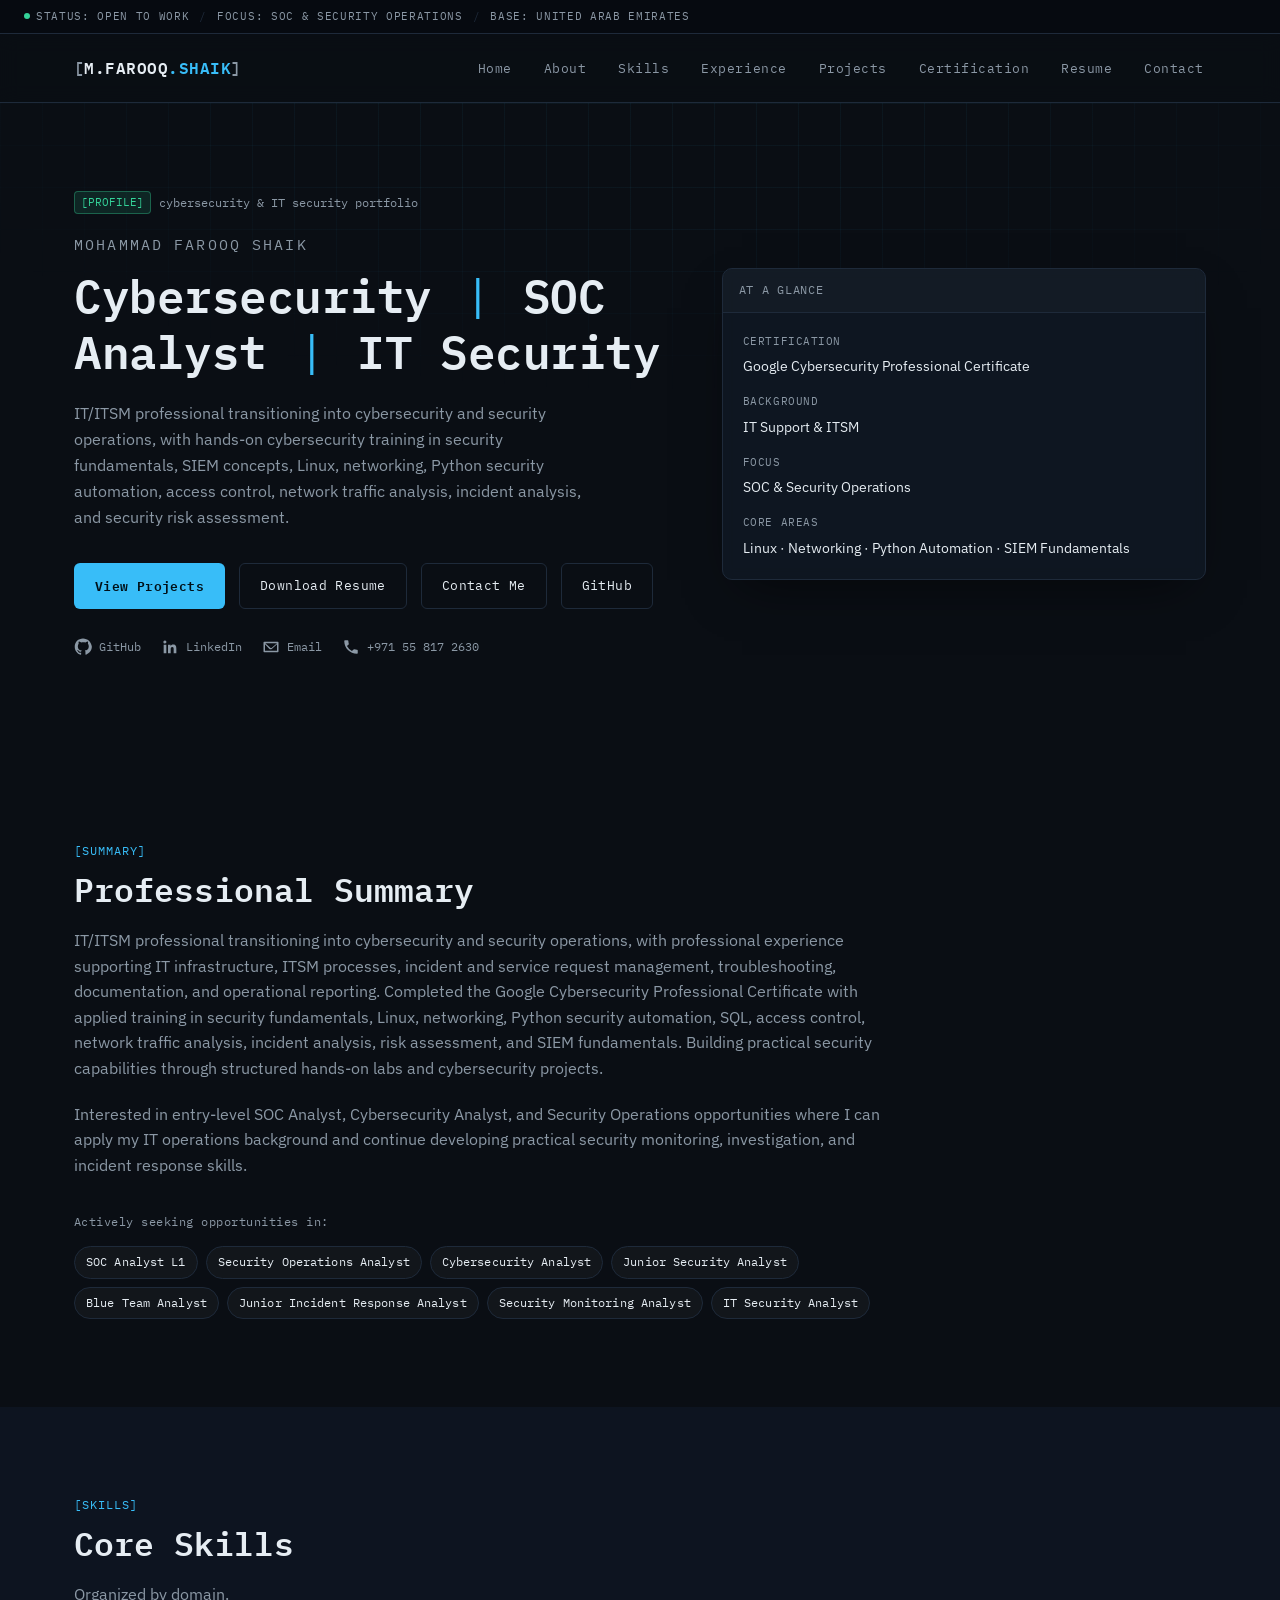
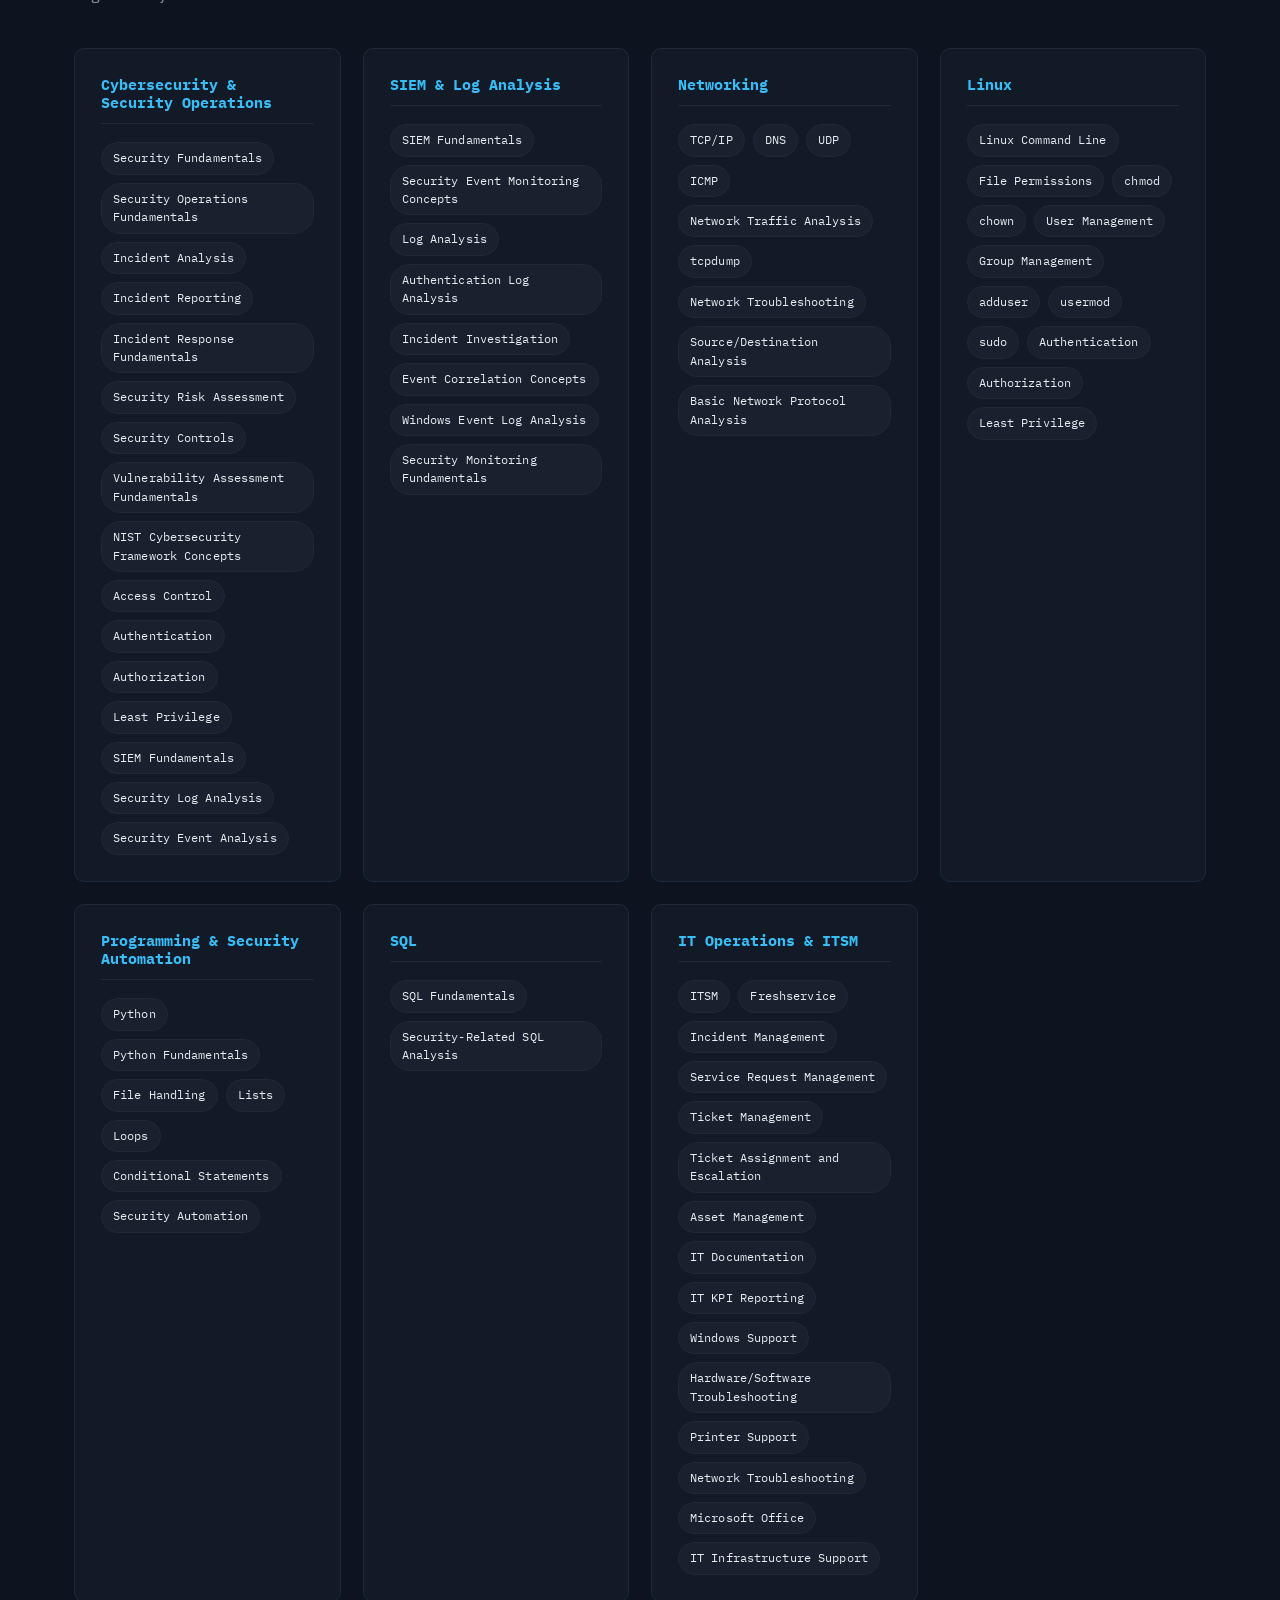
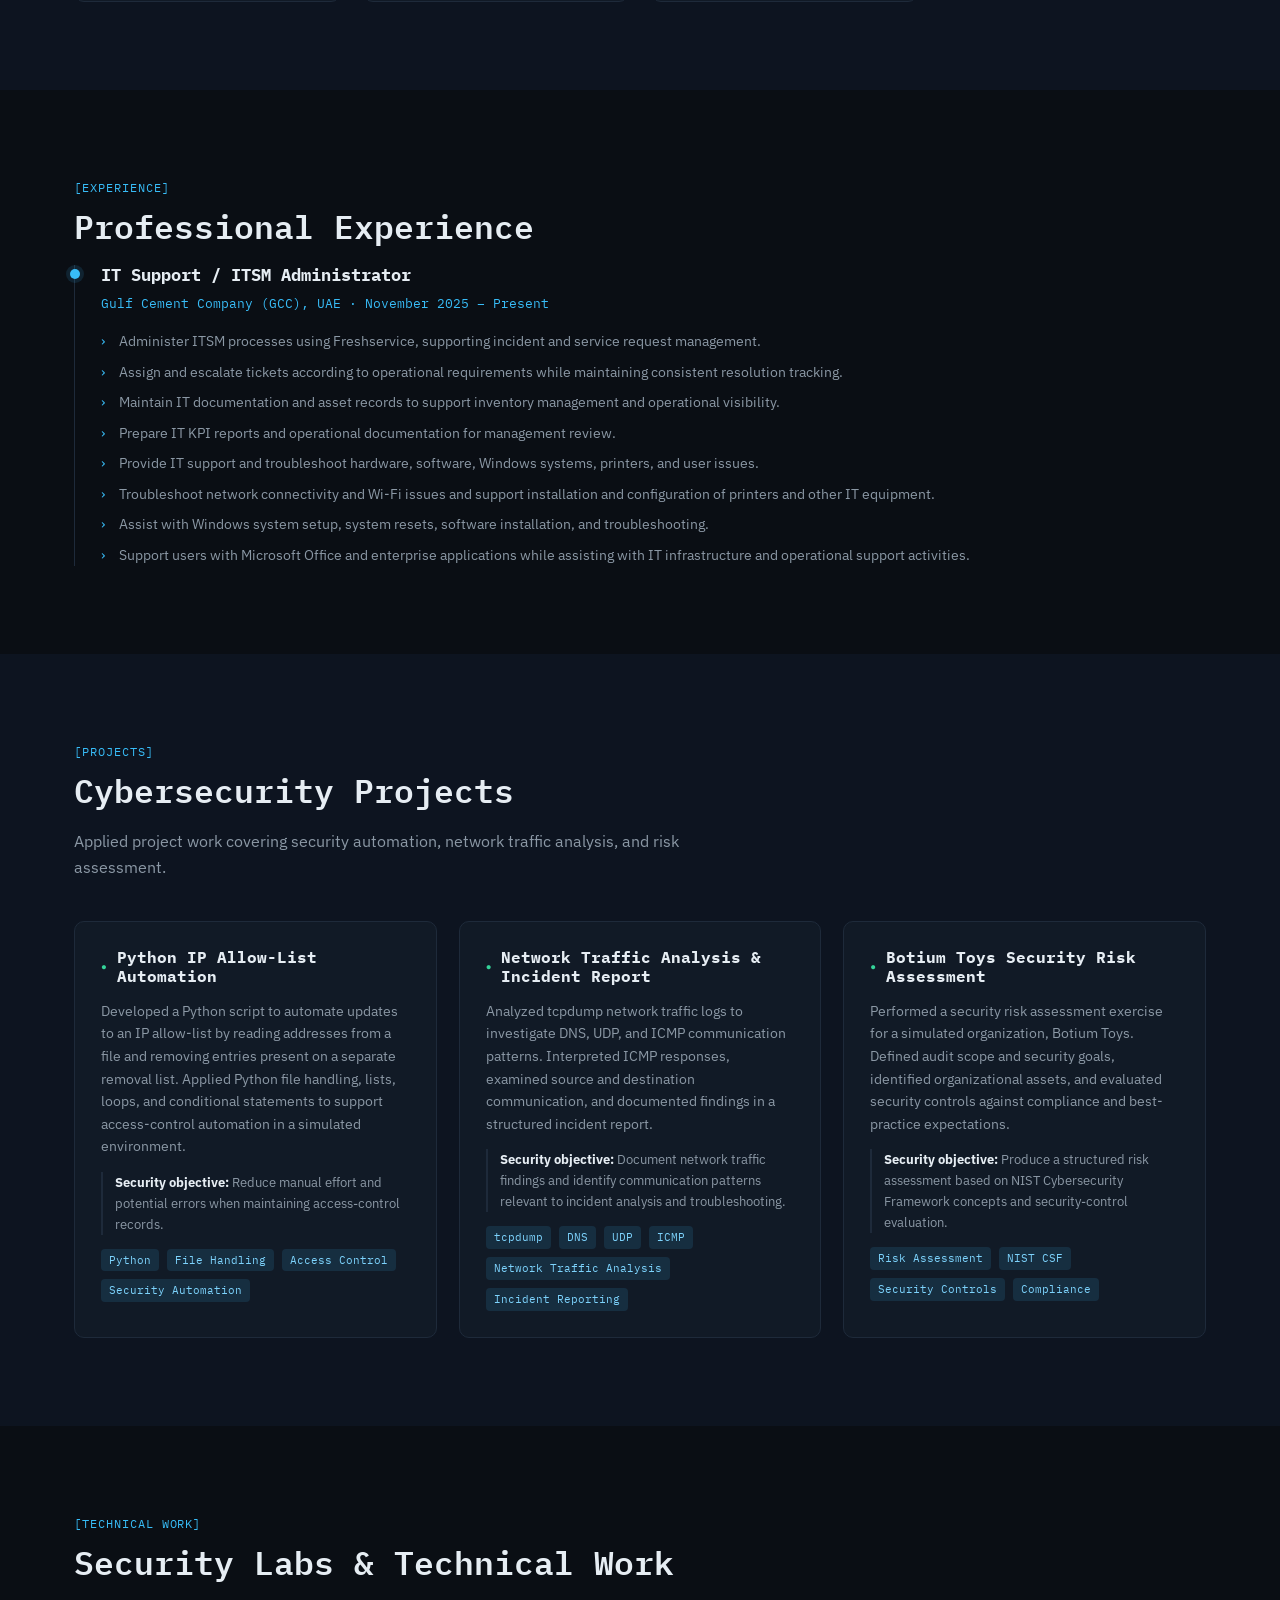
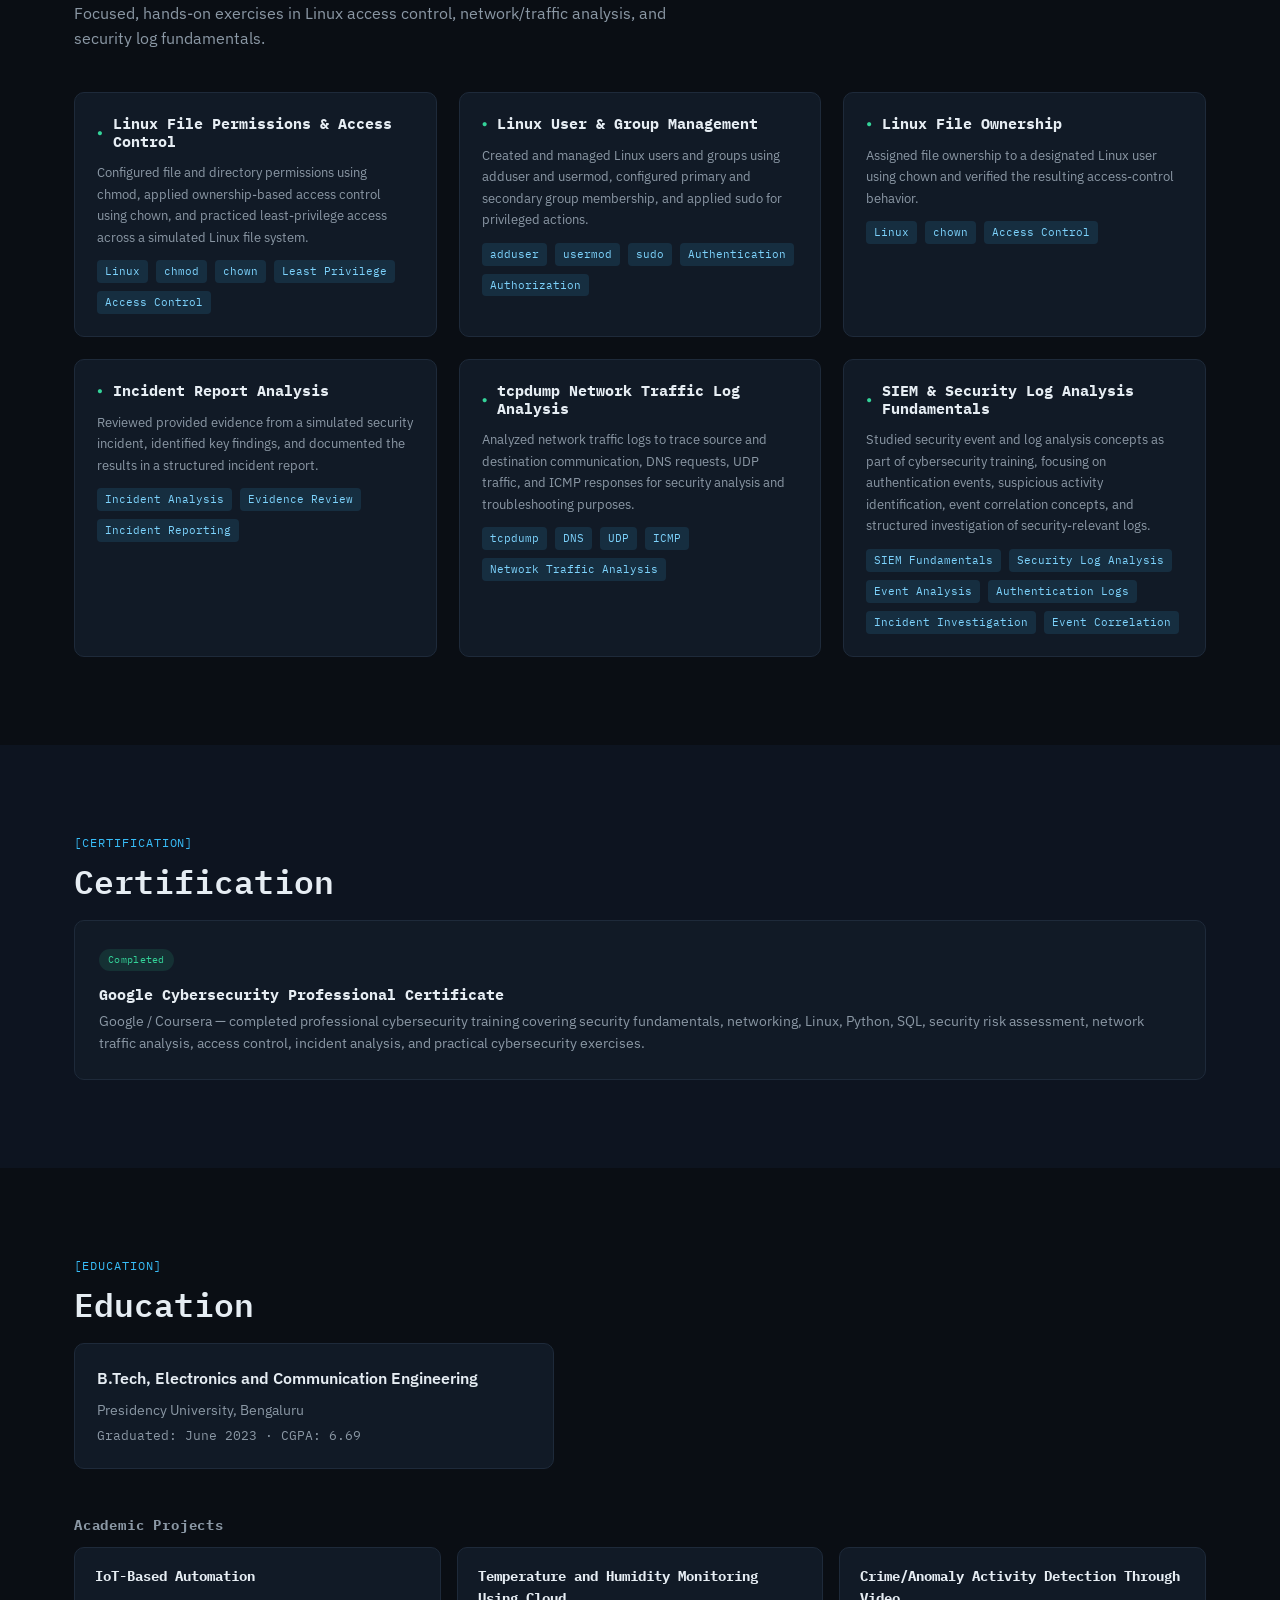
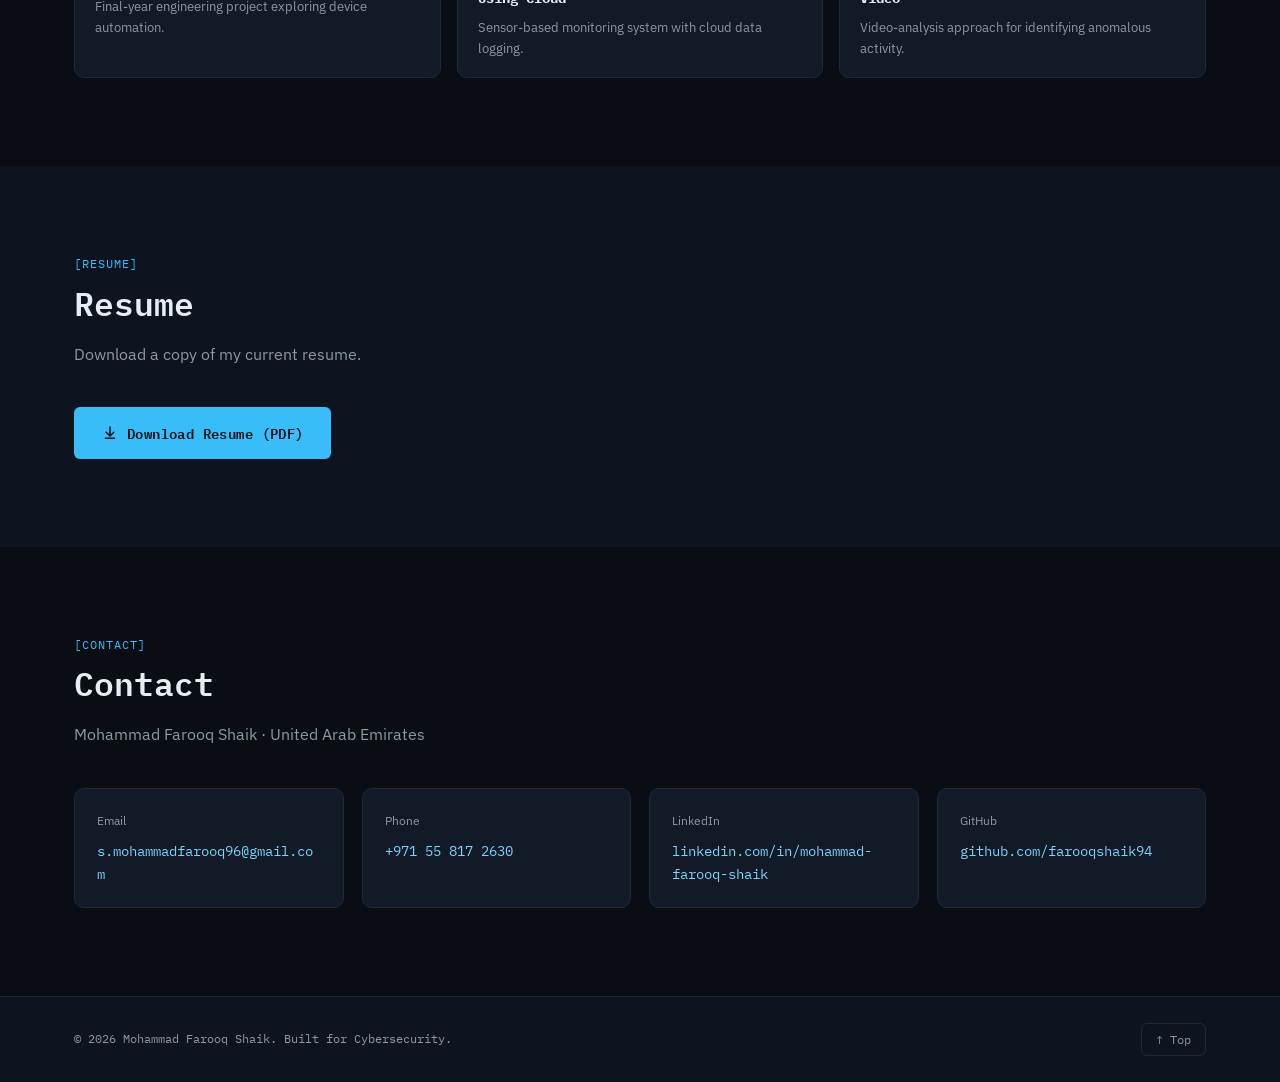
==== commit 341a08e1: "Add files via upload" ====
--- a/index.html
+++ b/index.html
@@ -4,13 +4,13 @@
   <meta charset="UTF-8">
   <meta name="viewport" content="width=device-width, initial-scale=1.0">
   <title>Mohammad Farooq Shaik | Cybersecurity &amp; SOC Analyst Portfolio</title>
-  <meta name="description" content="Mohammad Farooq Shaik — IT/ITSM professional with hands-on cybersecurity capabilities in security operations, Linux, networking, Python security automation, risk assessment, and incident analysis. Targeting SOC Analyst and Cybersecurity Analyst roles.">
-  <meta name="keywords" content="SOC Analyst, Cybersecurity Analyst, Security Operations, IT Security, Incident Response, Threat Detection, Log Analysis, Network Traffic Analysis, Mohammad Farooq Shaik">
+  <meta name="description" content="Mohammad Farooq Shaik — IT/ITSM professional transitioning into cybersecurity and security operations, with hands-on training in Linux, networking, Python security automation, SIEM fundamentals, and incident analysis.">
+  <meta name="keywords" content="SOC Analyst, Cybersecurity Analyst, Security Operations, IT Security, Incident Analysis, SIEM Fundamentals, Log Analysis, Network Traffic Analysis, Mohammad Farooq Shaik">
   <meta name="author" content="Mohammad Farooq Shaik">
 
   <!-- Open Graph -->
   <meta property="og:title" content="Mohammad Farooq Shaik | Cybersecurity & SOC Analyst Portfolio">
-  <meta property="og:description" content="IT/ITSM professional with hands-on cybersecurity capabilities across security operations, Linux, networking, Python automation, risk assessment, and incident analysis.">
+  <meta property="og:description" content="IT/ITSM professional transitioning into cybersecurity and security operations, with hands-on training in Linux, networking, Python automation, SIEM fundamentals, and incident analysis.">
   <meta property="og:type" content="website">
   <meta property="og:image" content="./assets/og-cover.svg">
 
@@ -68,15 +68,15 @@
       <div class="hero-grid" aria-hidden="true"></div>
       <div class="container hero-inner">
         <div class="hero-content">
-          <p class="eyebrow"><span class="eyebrow-tag">[LOG]</span> session initiated &mdash; welcome</p>
+          <p class="eyebrow"><span class="eyebrow-tag">[PROFILE]</span> cybersecurity &amp; IT security portfolio</p>
           <p class="hero-name">MOHAMMAD FAROOQ SHAIK</p>
           <h1 class="hero-title">
             Cybersecurity <span class="hero-divider">|</span> SOC Analyst <span class="hero-divider">|</span> IT Security
           </h1>
           <p class="hero-subtitle">
-            IT/ITSM professional with hands-on cybersecurity capabilities in security operations fundamentals,
-            Linux, networking, Python security automation, security risk assessment, network traffic analysis,
-            access control, and incident analysis.
+            IT/ITSM professional transitioning into cybersecurity and security operations, with hands-on
+            cybersecurity training in security fundamentals, SIEM concepts, Linux, networking, Python security
+            automation, access control, network traffic analysis, incident analysis, and security risk assessment.
           </p>
           <div class="hero-actions">
             <a href="#projects" class="btn btn--primary">View Projects</a>
@@ -106,18 +106,13 @@
 
         <div class="hero-panel" aria-hidden="true">
           <div class="panel-head">
-            <span class="panel-dot panel-dot--r"></span>
-            <span class="panel-dot panel-dot--y"></span>
-            <span class="panel-dot panel-dot--g"></span>
-            <span class="panel-title">monitor.log</span>
+            <span class="panel-title">AT A GLANCE</span>
           </div>
           <div class="panel-body">
-            <p class="panel-line"><span class="panel-time">10:41:02</span> <span class="tag tag--info">INFO</span> analyst session started</p>
-            <p class="panel-line"><span class="panel-time">10:41:03</span> <span class="tag tag--scan">SCAN</span> reviewing auth logs for anomalies</p>
-            <p class="panel-line"><span class="panel-time">10:41:05</span> <span class="tag tag--ok">OK</span> baseline established</p>
-            <p class="panel-line"><span class="panel-time">10:41:07</span> <span class="tag tag--warn">WARN</span> repeated failed logins flagged for review</p>
-            <p class="panel-line"><span class="panel-time">10:41:09</span> <span class="tag tag--info">INFO</span> correlating with network traffic</p>
-            <p class="panel-line panel-line--cursor"><span class="panel-time">10:41:11</span> <span class="cursor">_</span></p>
+            <div class="panel-row"><span class="panel-key">Certification</span><span class="panel-value">Google Cybersecurity Professional Certificate</span></div>
+            <div class="panel-row"><span class="panel-key">Background</span><span class="panel-value">IT Support &amp; ITSM</span></div>
+            <div class="panel-row"><span class="panel-key">Focus</span><span class="panel-value">SOC &amp; Security Operations</span></div>
+            <div class="panel-row"><span class="panel-key">Core Areas</span><span class="panel-value">Linux &middot; Networking &middot; Python Automation &middot; SIEM Fundamentals</span></div>
           </div>
         </div>
       </div>
@@ -130,21 +125,38 @@
         <h2 class="section-title">Professional Summary</h2>
         <div class="about-grid">
           <p class="about-text">
-            IT/ITSM professional with hands-on cybersecurity experience across security operations fundamentals,
-            Linux, networking, Python security automation, security risk assessment, network traffic analysis,
-            access control, and incident analysis. Experienced in enterprise ITSM administration, incident and
-            service request management, IT infrastructure support, troubleshooting, documentation, and
-            operational reporting.
+            IT/ITSM professional transitioning into cybersecurity and security operations, with professional
+            experience supporting IT infrastructure, ITSM processes, incident and service request management,
+            troubleshooting, documentation, and operational reporting. Completed the Google Cybersecurity
+            Professional Certificate with applied training in security fundamentals, Linux, networking, Python
+            security automation, SQL, access control, network traffic analysis, incident analysis, risk
+            assessment, and SIEM fundamentals. Building practical security capabilities through structured
+            hands-on labs and cybersecurity projects.
           </p>
           <p class="about-text">
-            Targeting SOC Analyst, Cybersecurity Analyst, and Security Operations roles, bringing an operational
-            IT foundation together with applied security skills built through structured, hands-on project work.
+            Interested in entry-level SOC Analyst, Cybersecurity Analyst, and Security Operations opportunities
+            where I can apply my IT operations background and continue developing practical security monitoring,
+            investigation, and incident response skills.
           </p>
         </div>
-      </div>
-    </section>
-
-    <!-- ===== SKILLS ===== -->
+
+        <div class="roles-block">
+          <p class="roles-label">Actively seeking opportunities in:</p>
+          <ul class="chip-list chip-list--roles">
+            <li>SOC Analyst L1</li>
+            <li>Security Operations Analyst</li>
+            <li>Cybersecurity Analyst</li>
+            <li>Junior Security Analyst</li>
+            <li>Blue Team Analyst</li>
+            <li>Junior Incident Response Analyst</li>
+            <li>Security Monitoring Analyst</li>
+            <li>IT Security Analyst</li>
+          </ul>
+        </div>
+      </div>
+    </section>
+
+    <!-- ===== CORE SKILLS ===== -->
     <section class="section section--alt" id="skills">
       <div class="container">
         <p class="section-eyebrow">[SKILLS]</p>
@@ -154,18 +166,38 @@
         <div class="skills-grid">
 
           <div class="skill-card">
-            <h3 class="skill-card-title">Cybersecurity</h3>
+            <h3 class="skill-card-title">Cybersecurity &amp; Security Operations</h3>
             <ul class="chip-list">
               <li>Security Fundamentals</li>
+              <li>Security Operations Fundamentals</li>
               <li>Incident Analysis</li>
               <li>Incident Reporting</li>
+              <li>Incident Response Fundamentals</li>
               <li>Security Risk Assessment</li>
               <li>Security Controls</li>
               <li>Vulnerability Assessment Fundamentals</li>
-              <li>NIST CSF Concepts</li>
+              <li>NIST Cybersecurity Framework Concepts</li>
               <li>Access Control</li>
               <li>Authentication</li>
               <li>Authorization</li>
+              <li>Least Privilege</li>
+              <li>SIEM Fundamentals</li>
+              <li>Security Log Analysis</li>
+              <li>Security Event Analysis</li>
+            </ul>
+          </div>
+
+          <div class="skill-card">
+            <h3 class="skill-card-title">SIEM &amp; Log Analysis</h3>
+            <ul class="chip-list">
+              <li>SIEM Fundamentals</li>
+              <li>Security Event Monitoring Concepts</li>
+              <li>Log Analysis</li>
+              <li>Authentication Log Analysis</li>
+              <li>Incident Investigation</li>
+              <li>Event Correlation Concepts</li>
+              <li>Windows Event Log Analysis</li>
+              <li>Security Monitoring Fundamentals</li>
             </ul>
           </div>
 
@@ -179,6 +211,8 @@
               <li>Network Traffic Analysis</li>
               <li>tcpdump</li>
               <li>Network Troubleshooting</li>
+              <li>Source/Destination Analysis</li>
+              <li>Basic Network Protocol Analysis</li>
             </ul>
           </div>
 
@@ -191,15 +225,20 @@
               <li>chown</li>
               <li>User Management</li>
               <li>Group Management</li>
+              <li>adduser</li>
+              <li>usermod</li>
+              <li>sudo</li>
               <li>Authentication</li>
               <li>Authorization</li>
-            </ul>
-          </div>
-
-          <div class="skill-card">
-            <h3 class="skill-card-title">Programming &amp; Automation</h3>
+              <li>Least Privilege</li>
+            </ul>
+          </div>
+
+          <div class="skill-card">
+            <h3 class="skill-card-title">Programming &amp; Security Automation</h3>
             <ul class="chip-list">
               <li>Python</li>
+              <li>Python Fundamentals</li>
               <li>File Handling</li>
               <li>Lists</li>
               <li>Loops</li>
@@ -212,23 +251,28 @@
             <h3 class="skill-card-title">SQL</h3>
             <ul class="chip-list">
               <li>SQL Fundamentals</li>
-              <li>Security-related SQL Analysis</li>
-            </ul>
-          </div>
-
-          <div class="skill-card">
-            <h3 class="skill-card-title">IT Operations</h3>
+              <li>Security-Related SQL Analysis</li>
+            </ul>
+          </div>
+
+          <div class="skill-card">
+            <h3 class="skill-card-title">IT Operations &amp; ITSM</h3>
             <ul class="chip-list">
               <li>ITSM</li>
               <li>Freshservice</li>
               <li>Incident Management</li>
               <li>Service Request Management</li>
               <li>Ticket Management</li>
+              <li>Ticket Assignment and Escalation</li>
               <li>Asset Management</li>
               <li>IT Documentation</li>
+              <li>IT KPI Reporting</li>
               <li>Windows Support</li>
               <li>Hardware/Software Troubleshooting</li>
+              <li>Printer Support</li>
               <li>Network Troubleshooting</li>
+              <li>Microsoft Office</li>
+              <li>IT Infrastructure Support</li>
             </ul>
           </div>
 
@@ -249,14 +293,14 @@
               <h3>IT Support / ITSM Administrator</h3>
               <p class="timeline-org">Gulf Cement Company (GCC), UAE &middot; November 2025 &ndash; Present</p>
               <ul class="timeline-list">
-                <li>Administer ITSM processes using Freshservice, managing incidents and service requests through the platform.</li>
-                <li>Assign and escalate tickets according to operational requirements, maintaining consistent resolution tracking.</li>
-                <li>Maintain IT documentation and asset records, supporting IT asset inventory and tracking.</li>
+                <li>Administer ITSM processes using Freshservice, supporting incident and service request management.</li>
+                <li>Assign and escalate tickets according to operational requirements while maintaining consistent resolution tracking.</li>
+                <li>Maintain IT documentation and asset records to support inventory management and operational visibility.</li>
                 <li>Prepare IT KPI reports and operational documentation for management review.</li>
                 <li>Provide IT support and troubleshoot hardware, software, Windows systems, printers, and user issues.</li>
-                <li>Troubleshoot network connectivity and Wi-Fi issues; support installation and configuration of printers and other IT equipment.</li>
-                <li>Assist with Windows system setup, resets, software installation, and troubleshooting.</li>
-                <li>Support users with Microsoft Office and other enterprise applications; assist with IT infrastructure and operational support activities.</li>
+                <li>Troubleshoot network connectivity and Wi-Fi issues and support installation and configuration of printers and other IT equipment.</li>
+                <li>Assist with Windows system setup, system resets, software installation, and troubleshooting.</li>
+                <li>Support users with Microsoft Office and enterprise applications while assisting with IT infrastructure and operational support activities.</li>
               </ul>
             </div>
           </div>
@@ -269,11 +313,7 @@
       <div class="container">
         <p class="section-eyebrow">[PROJECTS]</p>
         <h2 class="section-title">Cybersecurity Projects</h2>
-        <p class="section-lead">
-          Applied project work covering security automation, network traffic analysis, and risk assessment.
-          Repository links will be added as individual project repositories are published &mdash;
-          <a href="https://github.com/farooqshaik94" target="_blank" rel="noopener noreferrer" class="inline-link">view all work on GitHub</a>.
-        </p>
+        <p class="section-lead">Applied project work covering security automation, network traffic analysis, and risk assessment.</p>
 
         <div class="projects-grid">
 
@@ -282,8 +322,8 @@
               <span class="project-icon" aria-hidden="true">&#9679;</span>
               <h3>Python IP Allow-List Automation</h3>
             </div>
-            <p class="project-desc">Developed a Python script to automate updates to an IP allow list by reading addresses from a file and removing entries present on a separate remove list, supporting access control for a simulated healthcare environment.</p>
-            <p class="project-objective"><strong>Security objective:</strong> Reduce manual error in maintaining accurate, current access-control records.</p>
+            <p class="project-desc">Developed a Python script to automate updates to an IP allow-list by reading addresses from a file and removing entries present on a separate removal list. Applied Python file handling, lists, loops, and conditional statements to support access-control automation in a simulated environment.</p>
+            <p class="project-objective"><strong>Security objective:</strong> Reduce manual effort and potential errors when maintaining access-control records.</p>
             <ul class="project-tags">
               <li>Python</li><li>File Handling</li><li>Access Control</li><li>Security Automation</li>
             </ul>
@@ -294,10 +334,10 @@
               <span class="project-icon" aria-hidden="true">&#9679;</span>
               <h3>Network Traffic Analysis &amp; Incident Report</h3>
             </div>
-            <p class="project-desc">Analyzed tcpdump network traffic logs to investigate DNS, UDP, and ICMP communication patterns, interpreted ICMP error responses, and traced source/destination communication on port 53 (DNS).</p>
-            <p class="project-objective"><strong>Security objective:</strong> Document findings in a structured incident report explaining the traffic pattern and its likely cause.</p>
-            <ul class="project-tags">
-              <li>tcpdump</li><li>DNS</li><li>UDP</li><li>ICMP</li><li>Incident Reporting</li>
+            <p class="project-desc">Analyzed tcpdump network traffic logs to investigate DNS, UDP, and ICMP communication patterns. Interpreted ICMP responses, examined source and destination communication, and documented findings in a structured incident report.</p>
+            <p class="project-objective"><strong>Security objective:</strong> Document network traffic findings and identify communication patterns relevant to incident analysis and troubleshooting.</p>
+            <ul class="project-tags">
+              <li>tcpdump</li><li>DNS</li><li>UDP</li><li>ICMP</li><li>Network Traffic Analysis</li><li>Incident Reporting</li>
             </ul>
           </article>
 
@@ -306,8 +346,8 @@
               <span class="project-icon" aria-hidden="true">&#9679;</span>
               <h3>Botium Toys Security Risk Assessment</h3>
             </div>
-            <p class="project-desc">Defined audit scope and security goals for a simulated organization, identified organizational assets, and evaluated existing security controls against compliance and best-practice expectations.</p>
-            <p class="project-objective"><strong>Security objective:</strong> Produce a structured risk assessment report referencing NIST Cybersecurity Framework concepts.</p>
+            <p class="project-desc">Performed a security risk assessment exercise for a simulated organization, Botium Toys. Defined audit scope and security goals, identified organizational assets, and evaluated security controls against compliance and best-practice expectations.</p>
+            <p class="project-objective"><strong>Security objective:</strong> Produce a structured risk assessment based on NIST Cybersecurity Framework concepts and security-control evaluation.</p>
             <ul class="project-tags">
               <li>Risk Assessment</li><li>NIST CSF</li><li>Security Controls</li><li>Compliance</li>
             </ul>
@@ -317,12 +357,12 @@
       </div>
     </section>
 
-    <!-- ===== SECURITY LABS / TECHNICAL WORK ===== -->
+    <!-- ===== SECURITY LABS & TECHNICAL WORK ===== -->
     <section class="section" id="labs">
       <div class="container">
         <p class="section-eyebrow">[TECHNICAL WORK]</p>
         <h2 class="section-title">Security Labs &amp; Technical Work</h2>
-        <p class="section-lead">Focused, hands-on exercises in Linux access control and incident/traffic analysis.</p>
+        <p class="section-lead">Focused, hands-on exercises in Linux access control, network/traffic analysis, and security log fundamentals.</p>
 
         <div class="projects-grid">
 
@@ -331,9 +371,9 @@
               <span class="project-icon" aria-hidden="true">&#9679;</span>
               <h3>Linux File Permissions &amp; Access Control</h3>
             </div>
-            <p class="project-desc">Configured file and directory permissions using chmod, applied ownership-based access control using chown, and practiced least-privilege access principles across a simulated Linux file system.</p>
-            <ul class="project-tags">
-              <li>Linux</li><li>chmod</li><li>chown</li><li>Least Privilege</li>
+            <p class="project-desc">Configured file and directory permissions using chmod, applied ownership-based access control using chown, and practiced least-privilege access across a simulated Linux file system.</p>
+            <ul class="project-tags">
+              <li>Linux</li><li>chmod</li><li>chown</li><li>Least Privilege</li><li>Access Control</li>
             </ul>
           </article>
 
@@ -342,9 +382,9 @@
               <span class="project-icon" aria-hidden="true">&#9679;</span>
               <h3>Linux User &amp; Group Management</h3>
             </div>
-            <p class="project-desc">Created and managed Linux users and groups using adduser and usermod, configuring primary and secondary group membership and applying sudo for privileged actions.</p>
-            <ul class="project-tags">
-              <li>adduser</li><li>usermod</li><li>sudo</li><li>Authentication</li>
+            <p class="project-desc">Created and managed Linux users and groups using adduser and usermod, configured primary and secondary group membership, and applied sudo for privileged actions.</p>
+            <ul class="project-tags">
+              <li>adduser</li><li>usermod</li><li>sudo</li><li>Authentication</li><li>Authorization</li>
             </ul>
           </article>
 
@@ -353,9 +393,9 @@
               <span class="project-icon" aria-hidden="true">&#9679;</span>
               <h3>Linux File Ownership</h3>
             </div>
-            <p class="project-desc">Assigned file ownership to a designated Linux user using chown and verified resulting access-control behavior.</p>
-            <ul class="project-tags">
-              <li>Linux</li><li>chown</li><li>Access-Control Verification</li>
+            <p class="project-desc">Assigned file ownership to a designated Linux user using chown and verified the resulting access-control behavior.</p>
+            <ul class="project-tags">
+              <li>Linux</li><li>chown</li><li>Access Control</li>
             </ul>
           </article>
 
@@ -364,7 +404,7 @@
               <span class="project-icon" aria-hidden="true">&#9679;</span>
               <h3>Incident Report Analysis</h3>
             </div>
-            <p class="project-desc">Reviewed provided evidence from a simulated security incident, identified key findings, and documented results in a structured incident report.</p>
+            <p class="project-desc">Reviewed provided evidence from a simulated security incident, identified key findings, and documented the results in a structured incident report.</p>
             <ul class="project-tags">
               <li>Incident Analysis</li><li>Evidence Review</li><li>Incident Reporting</li>
             </ul>
@@ -375,9 +415,20 @@
               <span class="project-icon" aria-hidden="true">&#9679;</span>
               <h3>tcpdump Network Traffic Log Analysis</h3>
             </div>
-            <p class="project-desc">Analyzed network traffic logs to trace source/destination communication, DNS requests, UDP traffic, and ICMP responses for troubleshooting purposes.</p>
-            <ul class="project-tags">
-              <li>tcpdump</li><li>DNS</li><li>UDP</li><li>ICMP</li>
+            <p class="project-desc">Analyzed network traffic logs to trace source and destination communication, DNS requests, UDP traffic, and ICMP responses for security analysis and troubleshooting purposes.</p>
+            <ul class="project-tags">
+              <li>tcpdump</li><li>DNS</li><li>UDP</li><li>ICMP</li><li>Network Traffic Analysis</li>
+            </ul>
+          </article>
+
+          <article class="project-card project-card--compact">
+            <div class="project-head">
+              <span class="project-icon" aria-hidden="true">&#9679;</span>
+              <h3>SIEM &amp; Security Log Analysis Fundamentals</h3>
+            </div>
+            <p class="project-desc">Studied security event and log analysis concepts as part of cybersecurity training, focusing on authentication events, suspicious activity identification, event correlation concepts, and structured investigation of security-relevant logs.</p>
+            <ul class="project-tags">
+              <li>SIEM Fundamentals</li><li>Security Log Analysis</li><li>Event Analysis</li><li>Authentication Logs</li><li>Incident Investigation</li><li>Event Correlation</li>
             </ul>
           </article>
 
@@ -394,7 +445,7 @@
           <div class="cert-card">
             <span class="cert-status cert-status--completed">Completed</span>
             <h3>Google Cybersecurity Professional Certificate</h3>
-            <p>Google / Coursera &mdash; security fundamentals, networking, Linux, Python, SQL, security risk assessment, network traffic analysis, and access control, built through applied labs.</p>
+            <p>Google / Coursera &mdash; completed professional cybersecurity training covering security fundamentals, networking, Linux, Python, SQL, security risk assessment, network traffic analysis, access control, incident analysis, and practical cybersecurity exercises.</p>
           </div>
         </div>
       </div>
@@ -424,7 +475,7 @@
             </div>
             <div class="academic-card">
               <h4>Crime/Anomaly Activity Detection Through Video</h4>
-              <p>Video-analysis approach for flagging anomalous activity.</p>
+              <p>Video-analysis approach for identifying anomalous activity.</p>
             </div>
           </div>
         </div>
@@ -436,12 +487,11 @@
       <div class="container resume-inner">
         <p class="section-eyebrow">[RESUME]</p>
         <h2 class="section-title">Resume</h2>
-        <p class="section-lead">Download a copy of the current resume.</p>
+        <p class="section-lead">Download a copy of my current resume.</p>
         <a href="/resume.pdf" class="btn btn--primary btn--large" download>
           <svg viewBox="0 0 24 24" width="18" height="18" aria-hidden="true"><path fill="currentColor" d="M12 3a1 1 0 0 1 1 1v9.59l3.3-3.3a1 1 0 1 1 1.4 1.42l-5 5a1 1 0 0 1-1.4 0l-5-5a1 1 0 1 1 1.4-1.42l3.3 3.3V4a1 1 0 0 1 1-1ZM5 19a1 1 0 0 1 1-1h12a1 1 0 1 1 0 2H6a1 1 0 0 1-1-1Z"/></svg>
           Download Resume (PDF)
         </a>
-        <p class="resume-note">This button links to <code>/resume.pdf</code>. Place your resume PDF at the root of the repository (same level as <code>index.html</code>) and name it exactly <code>resume.pdf</code> for the download to work.</p>
       </div>
     </section>
 
--- a/style.css
+++ b/style.css
@@ -357,52 +357,29 @@
   border-bottom: 1px solid var(--panel-border);
   background: rgba(255, 255, 255, 0.02);
 }
-.panel-dot { width: 9px; height: 9px; border-radius: 50%; }
-.panel-dot--r { background: #f87171; }
-.panel-dot--y { background: #fbbf24; }
-.panel-dot--g { background: #34d399; }
 .panel-title {
-  margin-left: 6px;
   font-family: var(--font-display);
   font-size: 0.72rem;
-  color: var(--text-muted);
-}
-.panel-body { padding: 18px 16px; }
-.panel-line {
-  font-family: var(--font-display);
-  font-size: 0.76rem;
-  color: var(--text-muted);
-  margin-bottom: 12px;
-  display: flex;
-  gap: 10px;
-  flex-wrap: wrap;
-  opacity: 0;
-  animation: lineIn 0.5s ease forwards;
-}
-.panel-line:nth-child(1) { animation-delay: 0.15s; }
-.panel-line:nth-child(2) { animation-delay: 0.5s; }
-.panel-line:nth-child(3) { animation-delay: 0.85s; }
-.panel-line:nth-child(4) { animation-delay: 1.2s; }
-.panel-line:nth-child(5) { animation-delay: 1.55s; }
-.panel-line:nth-child(6) { animation-delay: 1.9s; }
-@keyframes lineIn {
-  from { opacity: 0; transform: translateY(4px); }
-  to { opacity: 1; transform: translateY(0); }
-}
-.panel-time { color: #566475; }
-.tag {
-  font-size: 0.66rem;
-  padding: 1px 6px;
-  border-radius: 4px;
-  font-weight: 600;
-  letter-spacing: 0.04em;
-}
-.tag--info { background: var(--accent-soft); color: var(--accent-strong); }
-.tag--scan { background: rgba(167, 139, 250, 0.14); color: #c4b5fd; }
-.tag--ok { background: var(--ok-soft); color: var(--ok); }
-.tag--warn { background: var(--warn-soft); color: var(--warn); }
-.cursor { color: var(--accent); animation: blink 1s step-end infinite; }
-@keyframes blink { 50% { opacity: 0; } }
+  letter-spacing: 0.06em;
+  color: var(--text-muted);
+}
+.panel-body { padding: 20px; display: flex; flex-direction: column; gap: 16px; }
+.panel-row {
+  display: flex;
+  flex-direction: column;
+  gap: 4px;
+}
+.panel-key {
+  font-family: var(--font-display);
+  font-size: 0.68rem;
+  letter-spacing: 0.05em;
+  color: var(--text-muted);
+  text-transform: uppercase;
+}
+.panel-value {
+  font-size: 0.9rem;
+  color: var(--text);
+}
 
 /* =========================================================
    Sections
@@ -430,6 +407,23 @@
 /* About */
 .about-grid { display: grid; gap: 20px; max-width: 82ch; }
 .about-text { color: var(--text-muted); font-size: 1rem; }
+
+.roles-block { margin-top: 34px; max-width: 82ch; }
+.roles-label {
+  font-family: var(--font-display);
+  font-size: 0.78rem;
+  color: var(--text-muted);
+  letter-spacing: 0.04em;
+  margin-bottom: 14px;
+}
+.chip-list--roles li {
+  font-size: 0.78rem;
+  padding: 8px 14px;
+  background: var(--accent-soft);
+  border-color: rgba(56, 189, 248, 0.25);
+  color: var(--accent-strong);
+}
+.chip-list--roles li:hover { border-color: var(--accent); color: var(--accent-strong); }
 
 /* Skills */
 .skills-grid {
